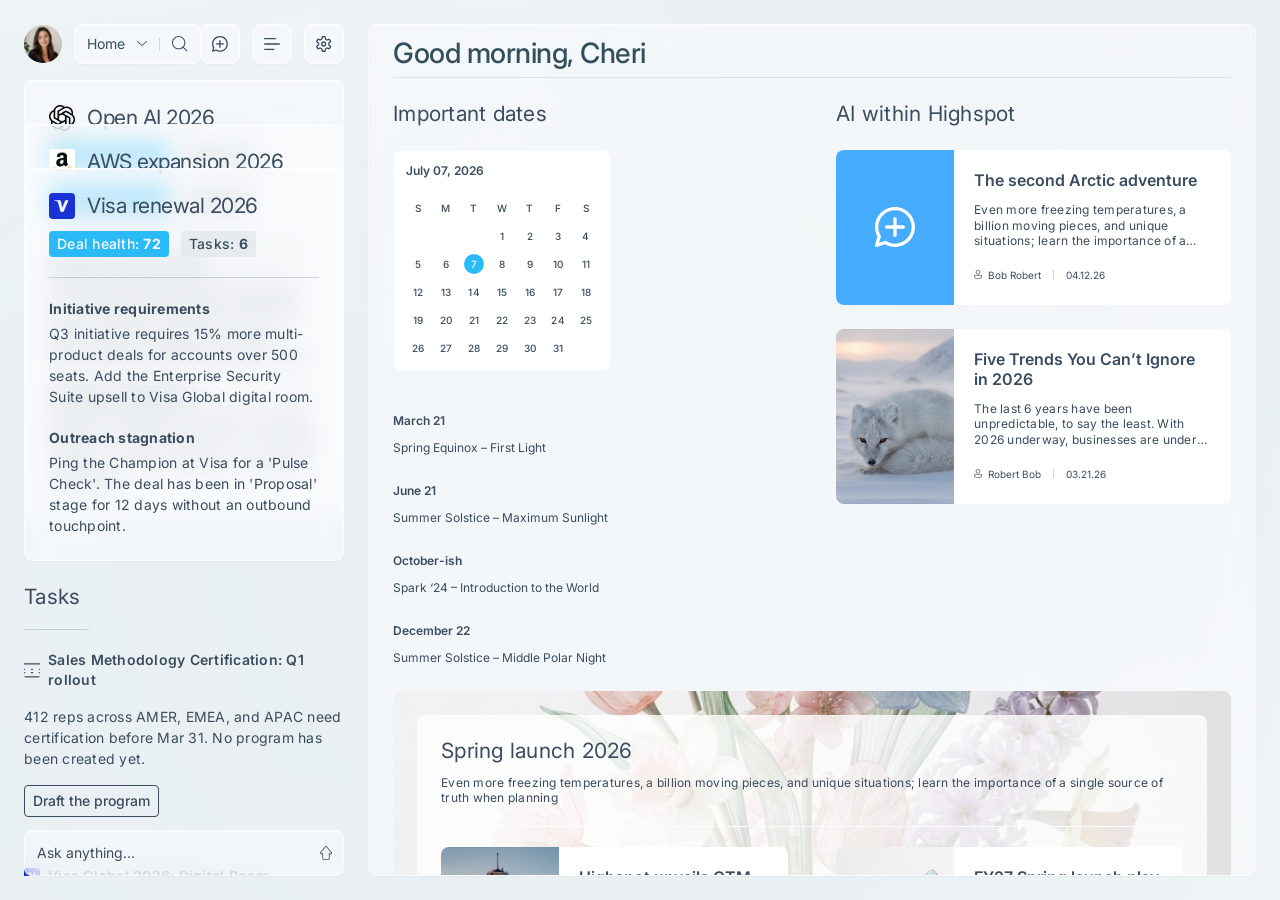
==== index.html @ 0ad3d9f5 "Add workspace home dashboard with content cards and important dates. Replace the placeholder workspa" ====
<!DOCTYPE html>
<html lang="en">
<head>
  <meta charset="UTF-8">
  <meta name="viewport" content="width=device-width, initial-scale=1.0">
  <title>Arctic AI – Starter Kit</title>
  <link rel="stylesheet" href="styles.css">
  <script src="panel-resize.js" defer></script>
  <script src="event-editor-shell.js" defer></script>
  <script src="event-admin.js" defer></script>
  <script src="chat.js" defer></script>
</head>
<body>
  <div class="app-container">
    <!-- Background -->
    <div class="background">
      <div class="background-inner">
        <div class="background-gradient"></div>
      </div>
    </div>

    <!-- Workspace Panel -->
    <main class="workspace-panel" id="workspace-panel" aria-label="Workspace">
      <div class="workspace-default-view" id="workspace-default-view">
        <header class="content-pane-header content-pane-header-workspace">
          <div class="workspace-header-copy">
            <h1>Good morning, Cheri</h1>
          </div>
        </header>
        <div class="content-pane-divider content-pane-divider-inset"></div>
        <div class="workspace-event-preview is-hidden" id="workspace-event-saved-summary" aria-live="polite"></div>

        <div class="workspace-home-scroll">
          <div class="workspace-home-columns">
            <section class="workspace-home-column" aria-label="Important dates">
              <h2>Important dates</h2>
              <div class="important-dates">
                <div class="date-calendar">
                  <p class="date-calendar-month">July 07, 2026</p>
                  <div class="date-calendar-grid">
                    <span class="date-calendar-weekday">S</span>
                    <span class="date-calendar-weekday">M</span>
                    <span class="date-calendar-weekday">T</span>
                    <span class="date-calendar-weekday">W</span>
                    <span class="date-calendar-weekday">T</span>
                    <span class="date-calendar-weekday">F</span>
                    <span class="date-calendar-weekday">S</span>
                    <span class="date-calendar-day is-empty" aria-hidden="true"></span>
                    <span class="date-calendar-day is-empty" aria-hidden="true"></span>
                    <span class="date-calendar-day is-empty" aria-hidden="true"></span>
                    <span class="date-calendar-day">1</span>
                    <span class="date-calendar-day">2</span>
                    <span class="date-calendar-day">3</span>
                    <span class="date-calendar-day">4</span>
                    <span class="date-calendar-day">5</span>
                    <span class="date-calendar-day">6</span>
                    <span class="date-calendar-day is-today" aria-current="date">7</span>
                    <span class="date-calendar-day">8</span>
                    <span class="date-calendar-day">9</span>
                    <span class="date-calendar-day">10</span>
                    <span class="date-calendar-day">11</span>
                    <span class="date-calendar-day">12</span>
                    <span class="date-calendar-day">13</span>
                    <span class="date-calendar-day">14</span>
                    <span class="date-calendar-day">15</span>
                    <span class="date-calendar-day">16</span>
                    <span class="date-calendar-day">17</span>
                    <span class="date-calendar-day">18</span>
                    <span class="date-calendar-day">19</span>
                    <span class="date-calendar-day">20</span>
                    <span class="date-calendar-day">21</span>
                    <span class="date-calendar-day">22</span>
                    <span class="date-calendar-day">23</span>
                    <span class="date-calendar-day">24</span>
                    <span class="date-calendar-day">25</span>
                    <span class="date-calendar-day">26</span>
                    <span class="date-calendar-day">27</span>
                    <span class="date-calendar-day">28</span>
                    <span class="date-calendar-day">29</span>
                    <span class="date-calendar-day">30</span>
                    <span class="date-calendar-day">31</span>
                  </div>
                </div>
                <ul class="important-dates-list">
                  <li class="important-date">
                    <strong>March 21</strong>
                    <span>Spring Equinox – First Light</span>
                  </li>
                  <li class="important-date">
                    <strong>June 21</strong>
                    <span>Summer Solstice – Maximum Sunlight</span>
                  </li>
                  <li class="important-date">
                    <strong>October-ish</strong>
                    <span>Spark ‘24 – Introduction to the World</span>
                  </li>
                  <li class="important-date">
                    <strong>December 22</strong>
                    <span>Summer Solstice – Middle Polar Night</span>
                  </li>
                </ul>
              </div>
            </section>

            <section class="workspace-home-column" aria-label="AI within Highspot">
              <h2>AI within Highspot</h2>
              <div class="content-card-list">
                <article class="content-card">
                  <div class="content-card-thumb content-card-thumb-arctic">
                    <img src="assets/home-arctic-plus.svg" alt="" class="content-card-thumb-mark" />
                  </div>
                  <div class="content-card-body">
                    <div class="content-card-copy">
                      <h3 class="content-card-title">The second Arctic adventure</h3>
                      <p class="content-card-desc">Even more freezing temperatures, a billion moving pieces, and unique situations; learn the importance of a single source of truth when planning</p>
                    </div>
                    <div class="content-card-meta">
                      <span class="content-card-author">
                        <img src="assets/home-author-icon.svg" alt="" class="content-card-author-icon" />
                        Bob Robert
                      </span>
                      <span class="content-card-meta-divider" aria-hidden="true"></span>
                      <span>04.12.26</span>
                    </div>
                  </div>
                </article>
                <article class="content-card">
                  <div class="content-card-thumb">
                    <img src="assets/home-article-fox.jpg" alt="An arctic fox curled up in blowing snow" />
                  </div>
                  <div class="content-card-body">
                    <div class="content-card-copy">
                      <h3 class="content-card-title">Five Trends You Can’t Ignore in 2026</h3>
                      <p class="content-card-desc">The last 6 years have been unpredictable, to say the least. With 2026 underway, businesses are under increasing pressure to differentiate.</p>
                    </div>
                    <div class="content-card-meta">
                      <span class="content-card-author">
                        <img src="assets/home-author-icon.svg" alt="" class="content-card-author-icon" />
                        Robert Bob
                      </span>
                      <span class="content-card-meta-divider" aria-hidden="true"></span>
                      <span>03.21.26</span>
                    </div>
                  </div>
                </article>
              </div>
            </section>
          </div>

          <section class="launch-feature" aria-label="Spring launch 2026">
            <div class="launch-feature-inner">
              <div class="launch-feature-copy">
                <h2>Spring launch 2026</h2>
                <p class="launch-feature-desc">Even more freezing temperatures, a billion moving pieces, and unique situations; learn the importance of a single source of truth when planning</p>
              </div>
              <div class="launch-feature-divider"></div>
              <div class="workspace-home-columns">
                <article class="content-card">
                  <div class="content-card-thumb">
                    <img src="assets/home-launch-space-needle.jpg" alt="The Space Needle at sunset framed by glass flowers" />
                  </div>
                  <div class="content-card-body">
                    <div class="content-card-copy">
                      <h3 class="content-card-title">Highspot unveils GTM agent to turn go-to-market strategy into a winning revenue performance system.</h3>
                    </div>
                    <div class="content-card-meta">
                      <span class="content-card-author">
                        <img src="assets/home-author-icon.svg" alt="" class="content-card-author-icon" />
                        Bob Robert
                      </span>
                      <span class="content-card-meta-divider" aria-hidden="true"></span>
                      <span>04.12.26</span>
                    </div>
                  </div>
                </article>
                <article class="content-card">
                  <div class="content-card-thumb">
                    <img src="assets/home-launch-flower.jpg" alt="A pale blue glass daisy" />
                  </div>
                  <div class="content-card-body">
                    <div class="content-card-copy">
                      <h3 class="content-card-title">FY27 Spring launch play</h3>
                      <p class="content-card-desc">This content is a comprehensive guide for internal stakeholders regarding the upcoming Spring Launch, which will showcase new product innovations.</p>
                    </div>
                  </div>
                </article>
              </div>
            </div>
          </section>

          <div class="content-pane-divider"></div>

          <section class="workspace-home-section" aria-label="FY27 Strategy memo">
            <h2>FY27 Strategy memo</h2>
            <div class="workspace-home-columns">
              <article class="content-card">
                <div class="content-card-thumb">
                  <img src="assets/home-memo-video.jpg" alt="Video still of Robert speaking in a conference room" />
                </div>
                <div class="content-card-body">
                  <div class="content-card-copy">
                    <h3 class="content-card-title">Quick take</h3>
                    <p class="content-card-desc">A quick take from Robert on the recently-released strategy memo for FY 27</p>
                  </div>
                  <span class="content-card-tag">Internal only</span>
                </div>
              </article>
              <article class="content-card">
                <div class="content-card-thumb">
                  <img src="assets/home-memo-doc.jpg" alt="The strategy memo document open on a monitor" />
                </div>
                <div class="content-card-body">
                  <div class="content-card-copy">
                    <h3 class="content-card-title">Strategy memo FY27</h3>
                    <p class="content-card-desc">Strategic memo outlining Highspot’s plan for FY27, focusing on five key pillars; fostering a high performance culture.</p>
                  </div>
                  <span class="content-card-tag">Internal only</span>
                </div>
              </article>
            </div>
          </section>
        </div>
      </div>
      <div class="workspace-event-view is-hidden" id="workspace-event-view" aria-hidden="true">
        <header class="content-pane-header content-pane-header-workspace">
          <div class="workspace-header-copy">
            <h1>New Event</h1>
          </div>
          <div class="workspace-header-actions">
            <button type="button" class="home-task-action" id="event-admin-close-button">Reset</button>
            <button type="button" class="home-task-action" id="workspace-save-button">Save</button>
            <button type="button" class="home-task-action" id="workspace-review-button">Review</button>
            <button type="button" class="home-task-action home-task-action-primary" id="workspace-publish-button">Publish</button>
          </div>
        </header>
        <div class="content-pane-divider"></div>
        <section class="workspace-event-editor" aria-label="Node-based event setup">
          <div id="event-editor-root"></div>
        </section>
      </div>
    </main>

    <!-- App Side Panel -->
    <div class="app-side-panel">
      <div class="panel-resize-handle"></div>
      <div class="side-panel-layout">
        <!-- Side Panel Chrome -->
        <div class="side-panel-chrome">
          <!-- Side Panel Toolbar -->
          <div class="side-panel-toolbar">
            <div class="header-left">
              <div class="icon-container">
                <button type="button" class="profile-button" id="profile-home-button" aria-label="Go to Home panel">
                  <img src="assets/user-icon.png" alt="User Icon" class="user-icon" />
                </button>
              </div>
              <div class="menu-item-group">
                <button type="button" class="menu-item page-switcher-toggle" id="page-switcher-toggle" aria-haspopup="dialog" aria-expanded="false" aria-controls="page-switcher-popover">
                  <span class="menu-text">Home</span>
                  <img src="assets/dropdown-icon.svg" alt="" class="dropdown-icon" />
                </button>
                <div class="divider"></div>
                <button type="button" class="omnibox-trigger" id="omnibox-trigger" aria-label="Open search" aria-haspopup="dialog" aria-expanded="false" aria-controls="omnibox-overlay">
                  <img src="assets/search.svg" alt="" class="shape-icon" />
                </button>
              </div>
            </div>
            <div class="header-right">
              <button type="button" class="icon-button" id="new-chat-button" aria-label="Start a new chat">
                <span class="icon-bg">
                  <img src="assets/new%20chat.svg" alt="" class="icon-img" />
                </span>
              </button>
              <button type="button" class="icon-button" id="chat-list-button" aria-label="Open chat list">
                <span class="icon-bg">
                  <img src="assets/chat%20list.svg" alt="" class="icon-img" />
                </span>
              </button>
              <div class="settings-link-wrap">
                <button type="button" class="icon-button" id="settings-button" aria-label="Open settings">
                  <span class="icon-bg">
                    <img src="assets/settings.svg" alt="" class="icon-img" />
                  </span>
                </button>
              </div>
            </div>
          </div>
          <div class="page-switcher-popover" id="page-switcher-popover" role="dialog" aria-label="Page switcher" aria-hidden="true">
            <div class="page-switcher-nav">
              <img src="assets/page-switcher-logo.svg" alt="Highspot" class="page-switcher-logo" />
              <div class="page-switcher-divider"></div>
              <div class="page-switcher-nav-items">
                <button type="button" class="switcher-nav-item is-selected" aria-current="page">
                  <span class="switcher-nav-icon-slot">
                    <img src="assets/page-switcher-icon-deals.svg" alt="" class="switcher-nav-icon" />
                  </span>
                  <span>Deals</span>
                </button>
                <button type="button" class="switcher-nav-item">
                  <span class="switcher-nav-icon-slot">
                    <img src="assets/page-switcher-icon-automations.svg" alt="" class="switcher-nav-icon switcher-nav-icon-narrow" />
                  </span>
                  <span>Automations</span>
                </button>
                <button type="button" class="switcher-nav-item">
                  <span class="switcher-nav-icon-slot">
                    <img src="assets/page-switcher-icon-knowledge.svg" alt="" class="switcher-nav-icon" />
                  </span>
                  <span>Knowledge</span>
                </button>
                <button type="button" class="switcher-nav-item" id="events-workspace-button">
                  <span class="switcher-nav-icon-slot">
                    <img src="assets/page-switcher-icon-events.svg" alt="" class="switcher-nav-icon" />
                  </span>
                  <span>Events</span>
                </button>
                <button type="button" class="switcher-nav-item">
                  <span class="switcher-nav-icon-slot">
                    <img src="assets/page-switcher-icon-more.svg" alt="" class="switcher-nav-icon switcher-nav-icon-compact" />
                  </span>
                  <span>More</span>
                </button>
              </div>
              <div class="page-switcher-footer">
                <img src="assets/user-icon.png" alt="User profile" class="switcher-avatar" />
                <button type="button" class="switcher-logout">Log out</button>
              </div>
            </div>
            <div class="page-switcher-content">
              <div class="switcher-content-header">
                <span>My Deals</span>
                <img src="assets/page-switcher-arrow.svg" alt="" class="switcher-content-arrow" />
              </div>
              <div class="page-switcher-divider"></div>
              <div class="switcher-content-section">
                <h4>Your upcoming meetings</h4>
                <div class="switcher-content-row">
                  <div class="switcher-thumb"><img src="assets/new%20chat.svg" alt="" /></div>
                  <div class="switcher-content-copy">
                    <strong>AWS Weekly Sync</strong>
                    <span>Host: Vanessa C.</span>
                    <span>Today, 11:00 AM</span>
                  </div>
                  <button type="button" class="switcher-row-button">Run meeting prep</button>
                </div>
                <div class="switcher-content-row">
                  <div class="switcher-thumb switcher-thumb-primary"><img src="assets/chat%20list.svg" alt="" /></div>
                  <div class="switcher-content-copy">
                    <strong>Visa Inc stakeholder sync</strong>
                    <span>Host: Hao L.</span>
                    <span>Today, 3:00 PM</span>
                  </div>
                  <button type="button" class="switcher-row-button">Run meeting prep</button>
                </div>
              </div>
            </div>
          </div>
        </div>
        
        <!-- Home Panel -->
        <div class="home-panel" id="home-panel" aria-hidden="false">
          <div class="home-panel-scroll">
            <div class="home-insights-stack">
              <article class="home-insight-card home-insight-card-top">
                <header class="home-insight-header">
                  <div class="home-insight-title-wrap">
                    <img src="assets/home-openai-icon.png" alt="" class="home-insight-brand-icon home-insight-brand-icon-openai" />
                    <h2 class="home-insight-title">Open AI 2026</h2>
                  </div>
                  <div class="home-insight-labels">
                    <span class="home-label home-label-primary"><strong>Deal health:</strong> <b>72</b></span>
                    <span class="home-label home-label-secondary"><strong>Tasks:</strong> <b>6</b></span>
                  </div>
                </header>
                <div class="home-insight-divider"></div>
                <p><strong>Initiative requirements</strong>Q3 initiative requires 15% more multi-product deals for accounts over 500 seats. Add the Enterprise Security Suite upsell to Visa Global digital room.</p>
                <p><strong>Outreach stagnation</strong>Ping the Champion at Visa for a 'Pulse Check'. The deal has been in 'Proposal' stage for 12 days without an outbound touchpoint.</p>
              </article>
              <article class="home-insight-card home-insight-card-middle">
                <header class="home-insight-header">
                  <div class="home-insight-title-wrap">
                    <span class="home-insight-brand-icon home-insight-brand-icon-overlap">
                      <img src="assets/home-deal-icon-base.png" alt="" class="home-insight-brand-layer" />
                      <img src="assets/home-deal-icon-overlay.png" alt="" class="home-insight-brand-layer" />
                    </span>
                    <h2 class="home-insight-title">AWS expansion 2026</h2>
                  </div>
                  <div class="home-insight-labels">
                    <span class="home-label home-label-primary"><strong>Deal health:</strong> <b>72</b></span>
                    <span class="home-label home-label-secondary"><strong>Tasks:</strong> <b>6</b></span>
                  </div>
                </header>
                <div class="home-insight-divider"></div>
                <p><strong>Initiative requirements</strong>Q3 initiative requires 15% more multi-product deals for accounts over 500 seats. Add the Enterprise Security Suite upsell to Visa Global digital room.</p>
                <p><strong>Outreach stagnation</strong>Ping the Champion at Visa for a 'Pulse Check'. The deal has been in 'Proposal' stage for 12 days without an outbound touchpoint.</p>
              </article>
              <article class="home-insight-card home-insight-card-bottom">
                <header class="home-insight-header">
                  <div class="home-insight-title-wrap">
                    <img src="assets/home-deal-icon-base.png" alt="" class="home-insight-brand-icon" />
                    <h2 class="home-insight-title">Visa renewal 2026</h2>
                  </div>
                  <div class="home-insight-labels">
                    <span class="home-label home-label-primary"><strong>Deal health:</strong> <b>72</b></span>
                    <span class="home-label home-label-secondary"><strong>Tasks:</strong> <b>6</b></span>
                  </div>
                </header>
                <div class="home-insight-divider"></div>
                <p><strong>Initiative requirements</strong>Q3 initiative requires 15% more multi-product deals for accounts over 500 seats. Add the Enterprise Security Suite upsell to Visa Global digital room.</p>
                <p><strong>Outreach stagnation</strong>Ping the Champion at Visa for a 'Pulse Check'. The deal has been in 'Proposal' stage for 12 days without an outbound touchpoint.</p>
              </article>
            </div>

            <section class="home-tasks">
              <h2>Tasks</h2>
              <div class="home-tasks-divider"></div>
              <div class="home-task-list">
                <article class="home-task-item">
                  <div class="home-task-header">
                    <img src="assets/page-switcher-icon-events.svg" alt="" class="home-task-icon" />
                    <h3 class="home-task-title">Sales Methodology Certification: Q1 rollout</h3>
                  </div>
                  <p>412 reps across AMER, EMEA, and APAC need certification before Mar 31. No program has been created yet.</p>
                  <button type="button" class="home-task-action" id="draft-program-button">Draft the program</button>
                </article>
                <div class="home-task-separator"></div>
                <article class="home-task-item">
                  <div class="home-task-header">
                    <img src="assets/home-deal-icon-base.png" alt="" class="home-task-icon" />
                    <h3 class="home-task-title">Visa Global 2026: Digital Room</h3>
                  </div>
                  <p>15% increase in multi-product deals for 500+ seat accounts required. Add the <a href="#">Enterprise Security Suite</a> upsell module to the <a href="#">Visa Global digital room</a>.</p>
                  <button type="button" class="home-task-action">+ Add to digital room</button>
                </article>
                <div class="home-task-separator"></div>
                <article class="home-task-item">
                  <div class="home-task-header">
                    <img src="assets/home-deal-icon-base.png" alt="" class="home-task-icon" />
                    <h3 class="home-task-title">Visa Global 2026: Digital Room</h3>
                  </div>
                  <p>15% increase in multi-product deals for 500+ seat accounts required. Add the <a href="#">Enterprise Security Suite</a> upsell module to the <a href="#">Visa Global digital room</a>.</p>
                  <button type="button" class="home-task-action">+ Add to digital room</button>
                </article>
              </div>
            </section>
          </div>

          <div class="prompt-composer prompt-composer-home">
            <div
              class="prompt-composer-input"
              id="home-prompt-input"
              contenteditable="true"
              role="textbox"
              aria-label="Ask anything..."
              data-placeholder="Ask anything..."
            ></div>
            <button type="button" class="prompt-composer-submit" id="home-prompt-submit" aria-label="Submit">
              <img src="assets/submit%20chat%20arrow.svg" alt="" class="prompt-composer-submit-icon" id="home-prompt-arrow" />
            </button>
          </div>
        </div>

        <div class="chat-panel" id="chat-panel">
          <!-- Chat Title Display -->
          <div class="chat-title-display" id="chat-title-display">
            <div class="chat-title-content" id="chat-title-content">Implementation draft plan v1</div>
            <button type="button" class="chat-title-edit-button" id="chat-title-edit-button" aria-label="Edit chat title">
              <img src="assets/edit.svg" alt="" class="edit-icon" id="chat-title-action-icon" />
            </button>
          </div>
          <div class="messages-area" id="messages-area"></div>
          <div class="prompt-composer prompt-composer-chat">
            <div class="text-input-container">
              <div
                class="chat-input"
                id="chat-input"
                contenteditable="true"
                role="textbox"
                aria-label="Ask anything..."
                aria-multiline="true"
                data-placeholder="Ask anything..."
              ></div>
            </div>
            <div class="buttons-group">
              <div class="left-buttons">
                <div class="agent-selector">
                  <div class="agent-text">HS Agent</div>
                  <img src="assets/dropdown-icon.svg" alt="Dropdown" class="dropdown-icon-small" />
                </div>
              </div>
              <button type="button" class="submit-button" id="submit-button" aria-label="Submit">
                <img src="assets/submit%20chat%20arrow.svg" alt="Submit" id="submit-arrow" />
              </button>
            </div>
          </div>
        </div>
        <div class="chat-history-panel is-hidden" id="chat-history-panel" aria-hidden="true">
          <div class="chat-search-display">
            <input type="search" class="chat-search-input" id="chat-search-input" placeholder="Search" aria-label="Search chats" />
            <img src="assets/search.svg" alt="" class="chat-search-icon" />
          </div>
          <div class="chat-list-sections" id="chat-list-sections">
            <section class="chat-list-section">
              <h3 class="chat-list-heading">Today</h3>
              <div class="chat-list-items">
                <button type="button" class="chat-list-item" data-demo-chat="methodology-rollout"><span class="chat-tag">Events</span><span class="chat-item-title">Sales Methodology certification rollout</span></button>
                <button type="button" class="chat-list-item" data-demo-chat="new-event-creation"><span class="chat-tag">Events</span><span class="chat-item-title">New event creation</span></button>
                <button type="button" class="chat-list-item" data-demo-chat="openai-deal"><span class="chat-tag">OpenAI 2026</span><span class="chat-item-title">Deal progression plan</span></button>
                <button type="button" class="chat-list-item"><span class="chat-tag">Copilot role play</span><span class="chat-item-title">AI copilot demo prep</span></button>
                <button type="button" class="chat-list-item"><span class="chat-tag">Home</span><span class="chat-item-title">Analytics dashboard walkthrough</span></button>
              </div>
            </section>
            <section class="chat-list-section">
              <h3 class="chat-list-heading">Recent</h3>
              <div class="chat-list-items">
                <button type="button" class="chat-list-item"><span class="chat-tag">Deals</span><span class="chat-item-title">Win-loss review summary</span></button>
                <button type="button" class="chat-list-item"><span class="chat-tag">Home</span><span class="chat-item-title">Content strategy draft</span></button>
                <button type="button" class="chat-list-item"><span class="chat-tag">Spring Launch kickoff</span><span class="chat-item-title">Content performance review</span></button>
              </div>
            </section>
            <section class="chat-list-section">
              <h3 class="chat-list-heading">Older</h3>
              <div class="chat-list-items">
                <button type="button" class="chat-list-item"><span class="chat-tag">Acme renewal 2026</span><span class="chat-item-title">Renewal strategy planning</span></button>
                <button type="button" class="chat-list-item"><span class="chat-tag">Deals</span><span class="chat-item-title">QBR prep</span></button>
                <button type="button" class="chat-list-item"><span class="chat-tag">Spring launch scorecard</span><span class="chat-item-title">Data analytics suite expansio...</span></button>
              </div>
            </section>
          </div>
        </div>
      </div>
    </div>
    <div class="omnibox-overlay" id="omnibox-overlay" role="dialog" aria-modal="true" aria-label="Search Arctic AI" aria-hidden="true">
      <div class="omnibox-backdrop" data-omnibox-close></div>
      <section class="omnibox-panel">
        <div class="omnibox-search-row">
          <img src="assets/search.svg" alt="" class="omnibox-search-icon" />
          <input type="search" class="omnibox-input" id="omnibox-input" placeholder="Search deals, tasks, meetings..." aria-label="Search prototype items" autocomplete="off" />
        </div>
      </section>
    </div>
    <div class="design-breakdown-modal" id="design-breakdown-modal" role="dialog" aria-modal="true" aria-label="Design and layout breakdown" aria-hidden="true">
      <div class="design-breakdown-backdrop" data-design-modal-close></div>
      <section class="design-breakdown-panel">
        <header class="design-breakdown-header">
          <h2>Design and layout breakdown</h2>
          <button type="button" class="design-breakdown-close" id="design-breakdown-close" aria-label="Close design and layout breakdown">Close</button>
        </header>
        <iframe class="design-breakdown-frame" src="design.html" title="Design and layout breakdown"></iframe>
      </section>
    </div>
  </div>
</body>
</html>
---- styles.css ----
/* ======================================
   Arctic AI Starter Kit
   ====================================== */

/* File map
   1. Design tokens and base element styles
   2. Shared patterns and reusable selector groups
   3. App shell, background, and primary panels
   4. Header controls and chat title/search chrome
   5. Home panel cards, tasks, and prompt composer
   6. Chat, chat list, and composer
   7. Page switcher popover
   8. Omnibox overlay
   9. Workspace home content
*/

@font-face {
  font-family: 'Inter';
  src: url('fonts/Inter/Inter-VariableFont_opsz,wght.ttf') format('truetype');
  font-weight: 100 900;
  font-style: normal;
  font-display: swap;
}

@font-face {
  font-family: 'Inter';
  src: url('fonts/Inter/Inter-Italic-VariableFont_opsz,wght.ttf') format('truetype');
  font-weight: 100 900;
  font-style: italic;
  font-display: swap;
}

/* CSS Custom Properties - Design Tokens */
:root {
  --font-family-base: 'Inter', -apple-system, BlinkMacSystemFont, 'Segoe UI', Roboto, sans-serif;

  /* Core Size Scale */
  --size-0: 0.5px;
  --size-1: 1px;
  --size-2: 2px;
  --size-4: 4px;
  --size-6: 6px;
  --size-8: 8px;
  --size-10: 10px;
  --size-12: 12px;
  --size-14: 14px;
  --size-16: 16px;
  --size-18: 18px;
  --size-20: 20px;
  --size-24: 24px;
  --size-28: 28px;
  --size-32: 32px;
  --size-36: 36px;
  --size-40: 40px;

  /* Base Text Sizes */
  --text-xs: var(--size-12);
  --text-sm: var(--size-14);
  --text-base: var(--size-14);
  --text-md: var(--size-16);
  --text-xl: 21px;
  --text-2xl: var(--size-28);
  --line-height-relaxed: 1.6;
  --line-height-normal: 1.4;
  --line-height-tight: 1;
  --line-height-md: var(--size-20);
  --line-height-lg: var(--size-24);
  --letter-spacing-subtle: 0.03px;
  --letter-spacing-tight: -0.25px;
  --letter-spacing-wide: 0.25px;
  
  /* Base Icon Sizes */
  --icon-size-small: var(--size-16);
  --icon-size-large: var(--size-36);
  --dropdown-icon-width: var(--size-10);
  --dropdown-icon-height: var(--size-6);

  /* Common UI Element Sizes */
  --button-size: var(--size-40);
  --button-size-sm: var(--size-32);
  
  /* Panel Sizing */
  --app-side-panel-min-width: 320px;
  --app-side-panel-default-width: 22vw;
  --app-side-panel-width: clamp(var(--app-side-panel-min-width), var(--app-side-panel-default-width), 50vw);
  --app-side-panel-max-width: 50vw;
  --content-panel-gap: var(--space-xl);
  --content-panel-margin: var(--space-xl);
  
  /* Colors */
  --text-primary: #334E5C;
  --text-secondary: #3A4C5F;
  --accent-blue: #2ABAF8;
  --bg-glass: rgba(251, 252, 253, 0.6);
  --glass-panel-bg: rgba(251, 252, 253, 0.6);
  --glass-panel-edge: rgba(51, 78, 92, 0.035);
  --glass-border: rgba(255, 255, 255, 0.65);
  --glass-inner-highlight: rgba(255, 255, 255, 0.55);
  --glass-shadow: 0 1px 2px rgba(51, 78, 92, 0.04), inset 0 1px 0 var(--glass-inner-highlight);
  --divider-color: rgba(51, 78, 92, 0.2);
  --resize-handle-color: rgba(51, 78, 92, 0.1);
  --resize-handle-hover: rgba(51, 78, 92, 0.2);
  --background-base: #FBFCFD;
  --background-wash: #CCD6E0;
  --background-opacity: 0.15;
  --background-edge-left-opacity: 0.06;
  --background-edge-wash: radial-gradient(circle at 96% 6%, rgba(204, 216, 224, 0.2) 0%, rgba(204, 216, 224, 0.14) 24%, rgba(204, 216, 224, 0) 48%), linear-gradient(90deg, rgba(204, 216, 224, var(--background-edge-left-opacity)) 0%, rgba(204, 216, 224, 0.14) 58%, rgba(204, 216, 224, 0.12) 100%);
  --background-gradient: linear-gradient(38.92224301797872deg, rgb(248, 247, 244) 32%, rgb(102, 146, 178) 32.01%, rgb(104, 151, 156) 56%, rgb(46, 120, 131) 74%, rgb(82, 130, 225) 90%, rgb(168, 219, 245) 108%, rgb(213, 168, 245) 124%);
  
  /* Spacing Scale */
  --space-6xs: var(--size-0);
  --space-5xs: var(--size-1);
  --space-4xs: var(--size-4);
  --space-3xs: var(--size-6);
  --space-2xs: var(--size-8);
  --space-sm: var(--size-12);
  --space-md: var(--size-16);
  --space-md-plus: var(--size-18);
  --space-lg: var(--size-20);
  --space-xl: var(--size-24);

  /* Negative Spacing */
  --space-neg-5xs: calc(var(--size-1) * -1);
  --space-neg-4xs: calc(var(--size-0) * -1);
  --space-neg-3xs: calc(var(--size-2) * -1);
  --space-neg-2xs: calc(var(--size-4) * -1);

  /* Component Sizes */
  --size-adjustment-sm: var(--size-2);
  --prompt-composer-chat-height: 140px;
  /* The workspace header row: --space-md above a --home-task-action button
     (14px text at 1.3 with --space-3xs padding) and --space-sm below. Used to
     drop overlays clear of the Reset/Save/Review/Publish actions. */
  --event-workspace-header-height: 60px;
  --divider-height: 13px;
  --switcher-panel-height: 613px;
  --switcher-avatar-size: 25px;
  --switcher-thumb-height: 53px;
  --switcher-thumb-icon-size: var(--size-28);
  --switcher-logo-height: var(--size-24);
  --switcher-divider-height: var(--size-1);
  --switcher-icon-slot-size: var(--size-14);
  --switcher-nav-width: 144px;
  --switcher-content-width: 486px;
  --switcher-icon-size: var(--size-14);
  --switcher-icon-size-narrow: 11.436px;
  --switcher-icon-size-compact: var(--size-12);
  --switcher-icon-narrow-height: var(--size-16);
  
  /* Border Radius */
  --radius-xs: var(--size-4);
  --radius-sm: var(--size-8);
  --radius-md: var(--size-12);
  --radius-full: 9999px;
  
  /* Effects */
  --blur-standard: blur(12px);
  --glass-panel-blur: blur(12px);
  --glass-panel-radius: var(--radius-sm);
  --switcher-shadow: 0 4px 50px rgba(0, 0, 0, 0.1);
  /* A tight contact shadow under a broad ambient one, so the toast reads as the
     topmost layer without the dense drop of a single heavy shadow. */
  --toast-shadow: 0 2px 6px rgba(51, 78, 92, 0.1), 0 14px 34px rgba(51, 78, 92, 0.18);
}

@media (min-width: 1920px) {
  :root {
    --app-side-panel-default-width: 15vw;
  }
}

/* Reset and Base Styles */
* {
  margin: 0;
  padding: 0;
  box-sizing: border-box;
}

body {
  font-family: var(--font-family-base);
  -webkit-font-smoothing: antialiased;
  -moz-osx-font-smoothing: grayscale;
}

h1 {
  color: var(--text-primary);
  font-family: var(--font-family-base);
  font-size: var(--text-2xl);
  font-weight: 500;
  line-height: var(--line-height-lg);
  letter-spacing: -0.5px;
}

h2 {
  color: var(--text-secondary);
  font-family: var(--font-family-base);
  font-size: var(--text-xl);
  font-weight: 400;
  line-height: var(--line-height-lg);
  letter-spacing: 0.25px;
}

h3 {
  color: var(--text-secondary);
  font-family: var(--font-family-base);
  font-size: var(--text-sm);
  font-weight: 600;
  line-height: var(--line-height-md);
  letter-spacing: 0.25px;
}

p {
  color: var(--text-secondary);
  font-family: var(--font-family-base);
  font-size: var(--text-sm);
  font-weight: 400;
  line-height: 1.5;
  letter-spacing: 0.25px;
}

a {
  color: #1d6de2;
  text-decoration: none;
}

/* ======================================
   Shared Patterns
   ====================================== */

/* Shared glass surface used by compact controls, cards, and composers. */
.menu-item-group,
.icon-bg,
.chat-title-display,
.chat-search-display,
.home-insight-card,
.prompt-composer-home,
.prompt-composer-chat,
.agent-selector {
  background-color: var(--bg-glass);
  backdrop-filter: var(--blur-standard);
  -webkit-backdrop-filter: var(--blur-standard);
  border: 1px solid var(--glass-border);
  border-radius: var(--radius-sm);
  box-shadow: var(--glass-shadow);
}

/* Base reset for button-like controls that provide their own layout. */
.profile-button,
.menu-item,
.omnibox-trigger,
.icon-button,
.chat-title-edit-button,
.prompt-composer-submit,
.submit-button {
  border: 0;
  background: transparent;
  padding: 0;
  cursor: pointer;
}

/* Center icon-only controls inside their interactive hit area. */
.omnibox-trigger,
.icon-button,
.chat-title-edit-button,
.prompt-composer-submit,
.submit-button {
  display: flex;
  align-items: center;
  justify-content: center;
}

/* Shared compact UI typography. Component selectors add color and spacing. */
.menu-text,
.chat-search-input,
.chat-title-content,
.chat-tag,
.chat-item-title,
.user-message-bubble,
.ai-response-text,
.prompt-composer-input,
.chat-input,
.agent-text {
  font-family: var(--font-family-base);
  font-size: var(--text-sm);
  font-weight: 400;
}

/* Keep SVG and image icons proportionally contained. */
.dropdown-icon,
.shape-icon,
.icon-img,
.chat-search-icon,
.omnibox-search-icon,
.edit-icon,
.prompt-composer-submit-icon,
.dropdown-icon-small,
.submit-button img,
.page-switcher-logo,
.switcher-content-arrow,
.switcher-thumb img {
  object-fit: contain;
}

/* Standard 16px icon footprint. Narrow icons override this below. */
.shape-icon,
.icon-img,
.chat-search-icon,
.omnibox-search-icon,
.edit-icon,
.submit-button,
.home-task-icon,
.switcher-content-arrow {
  width: var(--icon-size-small);
  height: var(--icon-size-small);
}

/* Dropdown chevrons share a smaller aspect ratio than standard icons. */
.dropdown-icon,
.dropdown-icon-small {
  width: var(--dropdown-icon-width);
  height: var(--dropdown-icon-height);
}

/* Horizontal divider rules. Widths stay component-specific. */
.home-insight-divider,
.home-tasks-divider,
.home-task-separator,
.ai-response-divider,
.page-switcher-divider {
  height: 1px;
  background: var(--divider-color);
}

/* Shared editable text inputs used by home and chat prompt composers. */
.prompt-composer-input,
.chat-input {
  flex: 1;
  color: var(--text-secondary);
  line-height: var(--line-height-normal);
  letter-spacing: var(--letter-spacing-subtle);
  outline: none;
  cursor: text;
  word-break: break-word;
}

/* Placeholder text for contenteditable inputs. */
.prompt-composer-input:empty::before,
.chat-input:empty::before {
  content: attr(data-placeholder);
  color: var(--text-secondary);
  pointer-events: none;
}

/* Low-emphasis outline buttons with local sizing overrides. */
.home-task-action,
.switcher-logout,
.switcher-row-button {
  border-style: solid;
  border-color: var(--text-secondary);
  border-radius: var(--radius-xs);
  color: var(--text-secondary);
  background: transparent;
  font-family: var(--font-family-base);
}

/* Hide scrollbars in scrollable panes while preserving scroll behavior. */
.home-panel-scroll,
.workspace-home-scroll,
.chat-list-sections,
.messages-area {
  scrollbar-width: none;
}

.home-panel-scroll::-webkit-scrollbar,
.workspace-home-scroll::-webkit-scrollbar,
.chat-list-sections::-webkit-scrollbar,
.messages-area::-webkit-scrollbar {
  width: 0;
  height: 0;
}

/* Side-panel views share the same show/hide layout model. */
.home-panel,
.chat-panel,
.chat-history-panel {
  position: relative;
  display: flex;
  flex-direction: column;
  width: 100%;
  flex: 1;
  min-height: 0;
  margin-top: var(--space-md);
}

.home-panel.is-hidden,
.chat-panel.is-hidden,
.chat-history-panel.is-hidden {
  display: none;
}

/* Scroll columns with top clearance for floating title/search chrome. */
.chat-list-sections,
.messages-area {
  display: flex;
  flex-direction: column;
  gap: var(--size-28);
  width: 100%;
  flex: 1;
  min-height: 0;
  overflow-y: auto;
  clip-path: inset(var(--space-3xs) 0 var(--space-3xs) 0);
  padding-top: calc(var(--button-size) + var(--space-sm));
  padding-bottom: var(--space-sm);
}

/* ======================================
   App Container
   ====================================== */

.app-container {
  position: relative;
  width: 100%;
  min-width: calc(var(--app-side-panel-min-width) + 360px + (var(--content-panel-margin) * 2) + var(--content-panel-gap));
  height: 100vh;
  min-height: 100vh;
  overflow-x: auto;
  overflow-y: hidden;
}

/* ======================================
   Background
   ====================================== */

.background {
  position: fixed;
  top: 0;
  left: 0;
  width: 100%;
  height: 100%;
  z-index: 0;
  pointer-events: none;
  overflow: hidden;
  background-color: var(--background-base);
  background-image: var(--background-edge-wash);
}

.background-inner {
  position: absolute;
  top: -1.2vh;
  left: -81.7vw;
  width: 215.1vw;
  height: 138.5vh;
  opacity: var(--background-opacity);
  filter: blur(972.898px);
  transform: rotate(180deg);
  background-color: var(--background-wash);
  background-image: var(--background-gradient);
}

.background-gradient {
  width: 100%;
  height: 100%;
}

/* ======================================
   Workspace Panel
   ====================================== */

.workspace-panel {
  position: absolute;
  top: var(--content-panel-margin);
  right: var(--content-panel-margin);
  bottom: var(--content-panel-margin);
  left: calc(var(--content-panel-margin) + var(--app-side-panel-width) + var(--content-panel-gap));
  z-index: 5;
  overflow: hidden;
  padding: 0;
  background-color: var(--glass-panel-bg);
  backdrop-filter: var(--glass-panel-blur);
  -webkit-backdrop-filter: var(--glass-panel-blur);
  border: 1px solid var(--glass-border);
  border-radius: var(--glass-panel-radius);
  box-shadow: var(--glass-shadow), inset 0 0 0 1px var(--glass-panel-edge);
  pointer-events: auto;
  display: flex;
  flex-direction: column;
}

.workspace-default-view,
.workspace-event-view {
  flex: 1;
  min-height: 0;
  display: flex;
  flex-direction: column;
}

.workspace-default-view.is-hidden,
.workspace-event-view.is-hidden {
  display: none;
}

.workspace-panel.is-event-workspace-active .workspace-event-view .workspace-event-editor {
  flex: 1;
  min-height: 0;
}

.content-pane-header {
  display: flex;
  align-items: center;
  height: auto;
  padding-bottom: var(--space-xl);
}

.content-pane-divider {
  width: 100%;
  height: 1px;
  background: rgba(51, 78, 92, 0.12);
  margin-bottom: 0;
}

.content-pane-divider-inset {
  width: auto;
  margin: 0 var(--space-xl);
}

/* ======================================
   Left Panel
   ====================================== */

/* Resizable side panel that contains home, chat, and chat-history views. */
.app-side-panel {
  position: absolute;
  top: var(--content-panel-margin);
  left: var(--content-panel-margin);
  width: var(--app-side-panel-width);
  min-width: var(--app-side-panel-min-width);
  max-width: var(--app-side-panel-max-width);
  height: calc(100vh - (var(--content-panel-margin) * 2));
  z-index: 10;
  pointer-events: auto;
  padding: 0;
  transition: width 0.1s ease-out;
}

/* Drag target for resizing the side panel. */
.panel-resize-handle {
  position: absolute;
  top: 0;
  left: calc(100% + var(--space-sm) + var(--space-neg-3xs));
  width: var(--size-4);
  height: 100%;
  cursor: ew-resize;
  background-color: transparent;
  transition: background-color 0.2s ease;
  z-index: 20;
}

.panel-resize-handle:hover {
  background-color: var(--resize-handle-hover);
}

.panel-resize-handle::before {
  content: '';
  position: absolute;
  top: 0;
  left: var(--space-neg-2xs);
  right: var(--space-neg-2xs);
  height: 100%;
}

.app-side-panel.resizing {
  transition: none;
  user-select: none;
}

.app-side-panel.resizing .panel-resize-handle {
  background-color: var(--resize-handle-hover);
}

/* Global cursor lock while dragging the resize handle. */
body.resizing-panel {
  cursor: ew-resize;
  user-select: none;
}

.side-panel-layout {
  width: 100%;
  height: 100%;
  display: flex;
  flex-direction: column;
  justify-content: space-between;
  min-height: 0;
}

/* ======================================
   Header Controls
   ====================================== */

/* Header row above the side-panel views. */
.side-panel-chrome {
  position: relative;
  display: flex;
  flex-direction: column;
  gap: var(--space-md);
  width: 100%;
}

/* Profile button, page switcher trigger, search trigger, and action icons. */
.side-panel-toolbar {
  display: flex;
  align-items: center;
  justify-content: space-between;
  gap: var(--space-sm);
  width: 100%;
}

.header-left {
  display: flex;
  gap: var(--space-sm);
  align-items: center;
  min-width: 0;
}

.icon-container {
  display: flex;
  align-items: center;
  flex-shrink: 0;
  width: calc(var(--button-size) - var(--size-adjustment-sm));
  height: calc(var(--button-size) - var(--size-adjustment-sm));
}

.user-icon {
  width: calc(var(--button-size) - var(--size-adjustment-sm));
  height: calc(var(--button-size) - var(--size-adjustment-sm));
  border-radius: var(--radius-full);
  object-fit: cover;
}

.profile-button {
  width: calc(var(--button-size) - var(--size-adjustment-sm));
  height: calc(var(--button-size) - var(--size-adjustment-sm));
  border-radius: var(--radius-full);
}

.menu-item-group {
  display: flex;
  gap: var(--space-sm);
  align-items: center;
  flex-shrink: 0;
  height: var(--button-size);
  padding: 0 var(--space-sm);
}

.menu-item {
  display: flex;
  gap: var(--space-sm);
  align-items: center;
  color: inherit;
  font: inherit;
}

.omnibox-trigger {
  width: var(--icon-size-small);
  height: var(--icon-size-small);
  display: inline-flex;
}

.menu-text {
  line-height: var(--line-height-relaxed);
  color: var(--text-primary);
  white-space: nowrap;
}

.divider {
  width: 0;
  height: var(--divider-height);
  border-left: 1px solid var(--divider-color);
}

.header-right {
  display: flex;
  gap: var(--space-sm);
  align-items: center;
  flex-shrink: 0;
  height: var(--button-size);
}

.icon-button {
  width: var(--button-size);
  height: var(--button-size);
}

.icon-bg {
  width: 100%;
  height: 100%;
  display: flex;
  align-items: center;
  justify-content: center;
}

.settings-link-wrap {
  position: relative;
  z-index: 30;
}

.settings-menu {
  position: absolute;
  top: calc(100% + var(--space-2xs));
  right: 0;
  z-index: 30;
  width: max-content;
  max-width: 190px;
  border: 1px solid var(--glass-border);
  border-radius: var(--radius-xs);
  background: rgba(251, 252, 253, 0.86);
  box-shadow: var(--glass-shadow);
}

.settings-menu[aria-hidden="true"] {
  display: none;
}

.settings-reference-link {
  display: block;
  padding: var(--space-3xs) var(--space-2xs);
  border-radius: var(--radius-xs);
  color: var(--text-primary);
  font-size: var(--text-xs);
  font-weight: 500;
  line-height: var(--line-height-normal);
  text-align: right;
}

/* Floating chat title and chat-list search chrome. */
.chat-title-display {
  position: absolute;
  top: 0;
  left: 0;
  right: 0;
  z-index: 5;
  display: flex;
  align-items: center;
  justify-content: space-between;
  width: 100%;
  height: var(--button-size);
  padding: 0 var(--space-sm);
}

.chat-search-display {
  position: absolute;
  top: 0;
  left: 0;
  right: 0;
  z-index: 5;
  display: flex;
  align-items: center;
  justify-content: space-between;
  width: 100%;
  height: var(--button-size);
  padding: 0 var(--space-sm);
  background-color: rgba(251, 252, 253, 0.7);
}

.chat-search-input {
  width: 100%;
  border: 0;
  background: transparent;
  color: var(--text-primary);
  line-height: var(--line-height-relaxed);
  outline: none;
}

.chat-search-input::placeholder {
  color: var(--text-primary);
}

.chat-title-content {
  line-height: var(--line-height-relaxed);
  color: var(--text-primary);
  white-space: nowrap;
}

.chat-title-content.is-editing {
  outline: none;
  white-space: normal;
}

.chat-title-edit-button {
  width: var(--icon-size-small);
  height: var(--icon-size-small);
  display: inline-flex;
  flex-shrink: 0;
}

/* ======================================
   Home Panel
   ====================================== */

/* Scrollable home content with bottom clearance for the fixed query bar. */
.home-panel-scroll {
  display: flex;
  flex-direction: column;
  gap: var(--space-xl);
  width: 100%;
  flex: 1;
  min-height: 0;
  overflow-y: auto;
  padding-bottom: calc(var(--prompt-composer-chat-height) + var(--space-md));
}

/* Stacked insight-card deck. Card offsets create the layered preview. */
.home-insights-stack {
  display: grid;
  width: 100%;
  padding-bottom: 88px;
}

.home-insight-card {
  grid-area: 1 / 1;
  width: 100%;
  display: flex;
  flex-direction: column;
  gap: var(--space-lg);
  padding: var(--space-xl);
  overflow: hidden;
  z-index: 1;
  --card-offset-y: 0px;
  transform: translateY(var(--card-offset-y)) scale(1);
  transition: transform 220ms cubic-bezier(0.22, 1, 0.36, 1),
    box-shadow 220ms cubic-bezier(0.22, 1, 0.36, 1);
  will-change: transform;
}

/* Layer ordering for the three-card stack. */
.home-insight-card-top {
  z-index: 1;
}

.home-insight-card-middle {
  --card-offset-y: 44px;
  z-index: 2;
}

.home-insight-card-bottom {
  --card-offset-y: 88px;
  z-index: 3;
}

/* Hover lift keeps the selected card above the rest of the stack. */
.home-insight-card:hover,
.home-insight-card:focus-within {
  z-index: 4;
  transform: translateY(var(--card-offset-y)) scale(1.01);
  box-shadow: 0 14px 30px rgba(51, 78, 92, 0.12), var(--glass-shadow);
}

.home-insight-card-top:hover + .home-insight-card-middle,
.home-insight-card-top:focus-within + .home-insight-card-middle {
  z-index: 3;
}

.home-insight-card-top:hover ~ .home-insight-card-bottom,
.home-insight-card-top:focus-within ~ .home-insight-card-bottom {
  z-index: 2;
}

/* Insight card header, title, brand icon, and metric labels. */
.home-insight-header {
  display: flex;
  flex-direction: column;
  gap: var(--space-sm);
}

.home-insight-title-wrap {
  display: flex;
  align-items: center;
  gap: var(--space-sm);
}

.home-insight-brand-icon {
  width: 26px;
  height: 26px;
  border-radius: var(--radius-xs);
  object-fit: cover;
}

.home-insight-brand-icon-openai {
  border-radius: 0;
  object-fit: contain;
}

.home-insight-brand-icon-overlap {
  position: relative;
  display: inline-block;
  width: 26px;
  height: 26px;
}

.home-insight-brand-layer {
  position: absolute;
  inset: 0;
  width: 100%;
  height: 100%;
  object-fit: cover;
}

.home-insight-title {
  min-width: 0;
  color: var(--text-secondary);
  font-family: var(--font-family-base);
  font-size: var(--text-xl);
  font-weight: 400;
  line-height: var(--line-height-lg);
  letter-spacing: -0.5px;
  overflow-wrap: anywhere;
}

.home-insight-labels {
  display: flex;
  align-items: center;
  gap: var(--space-sm);
}

.home-label {
  padding: var(--space-3xs) var(--space-2xs);
  border-radius: var(--radius-xs);
  color: var(--text-secondary);
  font-family: var(--font-family-base);
  font-size: var(--text-sm);
  font-weight: 500;
  line-height: 1;
  letter-spacing: 0.25px;
  white-space: nowrap;
}

.home-label strong {
  font-weight: 500;
}

.home-label b {
  font-weight: 700;
}

.home-label-primary {
  color: var(--background-base);
  background: var(--accent-blue);
}

.home-label-secondary {
  background: #e6ebf0;
}

.home-insight-divider {
  width: 100%;
}

/* Bold labels inside insight card body copy. */
.home-insight-card p strong {
  display: block;
  margin-bottom: var(--space-4xs);
  font-weight: 700;
}

/* Task list below the insight stack. */
.home-tasks {
  display: flex;
  flex-direction: column;
  gap: var(--space-lg);
  width: 100%;
}

.home-tasks-divider {
  width: 65px;
}

.home-task-list {
  display: flex;
  flex-direction: column;
  gap: var(--space-xl);
}

.home-task-item {
  display: flex;
  flex-direction: column;
  gap: var(--space-md);
}

.home-task-header {
  display: flex;
  align-items: center;
  gap: var(--space-2xs);
}

.home-task-icon {
  border-radius: 3px;
  object-fit: cover;
}

.home-task-title {
  min-width: 0;
  color: var(--text-secondary);
  font-family: var(--font-family-base);
  font-size: var(--text-sm);
  font-weight: 600;
  line-height: var(--line-height-md);
  letter-spacing: 0.25px;
  overflow-wrap: anywhere;
}

.home-task-action {
  width: fit-content;
  border-width: 0.5px;
  padding: var(--space-3xs) var(--space-2xs);
  font-size: var(--text-sm);
  font-weight: 500;
  line-height: 1.3;
  cursor: pointer;
}

.home-task-action-primary {
  background: rgba(42, 186, 248, 0.88);
  border-color: rgba(42, 186, 248, 0.88);
  color: #fff;
}

.home-task-action-primary:hover:not(:disabled) {
  background: rgba(42, 186, 248, 1);
}

.home-task-action:disabled,
.home-task-action-primary:disabled {
  opacity: 0.55;
  cursor: default;
}

.home-task-separator {
  width: 73px;
}

/* Fixed prompt input at the bottom of the home panel. */
.prompt-composer-home {
  position: absolute;
  left: 0;
  right: 0;
  bottom: 0;
  z-index: 5;
  display: flex;
  align-items: center;
  justify-content: space-between;
  width: 100%;
  min-height: var(--button-size);
  padding: var(--space-sm);
}

.prompt-composer-input {
  min-width: 0;
}

.prompt-composer-submit {
  width: var(--size-10);
  height: var(--size-12);
  display: inline-flex;
  flex-shrink: 0;
}

.prompt-composer-submit-icon {
  width: var(--size-12);
  height: var(--size-14);
}

/* ======================================
   Chat Panel
   ====================================== */

/* Chat view layout and chat-list section structure. */
.chat-panel {
  align-items: flex-end;
  justify-content: flex-end;
  gap: var(--space-md);
}

.chat-list-section {
  display: flex;
  flex-direction: column;
  gap: var(--space-sm);
}

.chat-list-heading {
  color: #99a6ad;
  font-family: var(--font-family-base);
  font-size: var(--size-10);
  font-weight: 700;
  letter-spacing: 0.6px;
  line-height: var(--line-height-md);
  text-transform: uppercase;
}

.chat-list-items {
  display: flex;
  flex-direction: column;
  gap: var(--space-2xs);
}

.chat-list-item {
  border: 0;
  background: transparent;
  display: flex;
  align-items: center;
  gap: var(--space-3xs);
  color: var(--text-primary);
  cursor: pointer;
  padding: 0;
  width: fit-content;
  max-width: 100%;
  text-align: left;
}

.chat-tag {
  background: #C7D2DC;
  border-radius: var(--radius-xs);
  color: var(--text-primary);
  letter-spacing: 0.25px;
  line-height: 1;
  padding: var(--space-3xs);
  white-space: nowrap;
}

.chat-item-title {
  color: var(--text-primary);
  letter-spacing: 0.25px;
  line-height: var(--line-height-md);
  white-space: nowrap;
  overflow: hidden;
  text-overflow: ellipsis;
}

/* Message scroll area, including dynamic clearance for the fixed composer. */
.messages-area {
  overscroll-behavior: contain;
}

.messages-area.has-bottom-clearance {
  padding-bottom: calc(var(--prompt-composer-chat-height) + var(--space-md));
}

.messages-area.compact-top-spacing {
  padding-top: var(--button-size);
}

/* User and AI message rendering. */
.user-message-bubble {
  background: var(--accent-blue);
  color: var(--background-base);
  padding: var(--size-10) var(--space-sm);
  border-radius: var(--radius-sm);
  align-self: flex-end;
  max-width: 70%;
  line-height: 1.4;
  letter-spacing: 0.03px;
  word-break: break-word;
}

.ai-response {
  display: flex;
  flex-direction: column;
  gap: var(--space-lg);
  width: 100%;
}

.ai-response-text {
  line-height: 1.55;
  color: var(--text-secondary);
  letter-spacing: 0.03px;
}

.ai-response-divider {
  width: 100%;
  flex-shrink: 0;
}

.ai-response-heading {
  font-family: var(--font-family-base);
  font-size: var(--text-sm);
  font-weight: 600;
  line-height: 1.4;
  color: var(--text-secondary);
  margin-bottom: var(--space-2xs);
}

.ai-response-actions {
  display: flex;
  flex-wrap: wrap;
  gap: var(--space-2xs);
  margin-top: var(--space-sm);
}

.ai-response-action {
  font-family: var(--font-family-base);
  cursor: pointer;
  text-decoration: none;
}

.ai-response-action:disabled {
  opacity: 0.5;
  cursor: default;
}

/* Inline preview of a proposed node map, mirroring the canvas spine. */
.ai-response-structure {
  margin-top: var(--space-sm);
  padding: var(--space-sm);
  border: 1px solid var(--glass-border);
  border-radius: var(--radius-sm);
  background: var(--bg-glass);
  backdrop-filter: var(--glass-panel-blur);
}

.ai-structure-spine {
  display: flex;
  flex-direction: column;
  gap: var(--space-4xs);
  margin: 0;
  padding: 0;
  list-style: none;
  counter-reset: ai-structure-step;
}

.ai-structure-spine li {
  display: flex;
  align-items: center;
  gap: var(--space-2xs);
  font-size: var(--text-xs);
  color: var(--text-secondary);
  counter-increment: ai-structure-step;
}

.ai-structure-spine li::before {
  content: counter(ai-structure-step);
  display: inline-flex;
  align-items: center;
  justify-content: center;
  width: 18px;
  height: 18px;
  flex: none;
  border-radius: var(--radius-xs);
  background: #E6EBF0;
  font-size: 10px;
  font-weight: 600;
  color: var(--text-primary);
}

.ai-structure-branches {
  display: flex;
  flex-direction: column;
  gap: var(--space-4xs);
  margin: var(--space-2xs) 0 0;
  padding: var(--space-2xs) 0 0 26px;
  border-top: 1px solid rgba(51, 78, 92, 0.12);
  list-style: none;
}

.ai-structure-branches li {
  display: flex;
  align-items: baseline;
  gap: var(--space-2xs);
}

.ai-structure-branch-label {
  flex: none;
  padding: 2px var(--space-3xs);
  border-radius: var(--radius-xs);
  background: #C7D2DC;
  font-size: 10px;
  font-weight: 600;
  letter-spacing: 0.02em;
  color: var(--text-primary);
}

.ai-structure-branch-detail {
  font-size: var(--text-xs);
  color: var(--text-secondary);
}


/* Fixed chat composer and its nested controls. */
.prompt-composer-chat {
  position: absolute;
  left: 0;
  right: 0;
  bottom: 0;
  z-index: 5;
  display: flex;
  flex-direction: column;
  align-items: center;
  justify-content: space-between;
  width: 100%;
  height: var(--prompt-composer-chat-height);
  padding: var(--space-sm);
  border-radius: var(--radius-md);
  overflow: hidden;
  flex-shrink: 0;
}

.text-input-container {
  display: flex;
  align-items: flex-start;
  justify-content: center;
  width: 100%;
  flex: 1;
  min-height: 0;
}

.chat-input {
  overflow-y: auto;
  max-height: 80px;
}

.buttons-group {
  display: flex;
  align-items: center;
  justify-content: space-between;
  width: 100%;
}

.left-buttons {
  display: flex;
  gap: var(--space-sm);
  align-items: center;
}

.agent-selector {
  display: flex;
  gap: var(--space-4xs);
  align-items: center;
  padding: var(--space-4xs) var(--space-2xs);
}

.agent-text {
  line-height: var(--line-height-md);
  letter-spacing: var(--letter-spacing-tight);
  color: var(--text-primary);
  white-space: nowrap;
}

.submit-button {
  flex-shrink: 0;
}

.submit-button img {
  width: 100%;
  height: 100%;
}

/* ======================================
   Page Switcher Popover
   ====================================== */

/* Two-column app/page switcher opened from the side-panel header. */
.page-switcher-popover {
  position: absolute;
  top: var(--space-neg-4xs);
  left: var(--space-neg-5xs);
  z-index: 60;
  display: flex;
  gap: var(--space-xl);
  width: calc((var(--space-xl) * 2) + var(--switcher-nav-width) + var(--space-xl) + var(--switcher-content-width));
  padding: var(--space-xl);
  border-radius: var(--radius-sm);
  background: var(--background-base);
  box-shadow: var(--switcher-shadow);
}

.page-switcher-popover[aria-hidden="true"] {
  display: none;
}

/* Left navigation column. */
.page-switcher-nav {
  display: flex;
  flex-direction: column;
  gap: var(--space-lg);
  width: var(--switcher-nav-width);
  min-height: var(--switcher-panel-height);
}

.page-switcher-logo {
  width: 120px;
  height: var(--switcher-logo-height);
}

.page-switcher-divider {
  width: 100%;
}

.page-switcher-nav-items {
  display: flex;
  flex-direction: column;
  gap: var(--space-lg);
}

/* Switcher navigation rows and hover/selected background. */
.switcher-nav-item {
  display: grid;
  grid-template-columns: var(--size-14) auto;
  align-items: center;
  justify-items: start;
  gap: var(--space-sm);
  width: 100%;
  padding: var(--space-4xs) 0;
  border: 0;
  border-radius: var(--radius-xs);
  background: transparent;
  color: var(--text-primary);
  font-family: var(--font-family-base);
  font-size: var(--text-md);
  font-weight: 500;
  line-height: var(--line-height-md);
  letter-spacing: var(--letter-spacing-wide);
  text-align: left;
  cursor: pointer;
  position: relative;
  z-index: 0;
}

.switcher-nav-item::before {
  content: '';
  position: absolute;
  top: 0;
  bottom: 0;
  left: calc(var(--space-sm) * -1);
  right: calc(var(--space-sm) * -1);
  border-radius: var(--radius-xs);
  background: transparent;
  z-index: -1;
  pointer-events: none;
}

.switcher-nav-item:hover::before,
.switcher-nav-item.is-selected::before {
  background: rgba(204, 214, 224, 0.45);
}

a.switcher-nav-link {
  text-decoration: none;
}

/* Nav icons vary slightly by source SVG proportions. */
.switcher-nav-icon-slot {
  width: var(--switcher-icon-slot-size);
  height: var(--switcher-icon-slot-size);
  display: flex;
  align-items: center;
  justify-content: center;
}

.switcher-nav-icon {
  width: var(--switcher-icon-size);
  height: var(--switcher-icon-size);
  display: block;
}

.switcher-nav-icon-narrow {
  width: var(--switcher-icon-size-narrow);
  height: var(--switcher-icon-narrow-height);
}

.switcher-nav-icon-compact {
  width: 3px;
  height: var(--switcher-icon-slot-size);
}

.page-switcher-footer {
  margin-top: auto;
  display: flex;
  align-items: center;
  justify-content: space-between;
}

.switcher-avatar {
  width: var(--switcher-avatar-size);
  height: var(--switcher-avatar-size);
  border-radius: 50%;
  object-fit: cover;
}

/* Footer logout button. */
.switcher-logout {
  padding: var(--space-4xs) var(--space-sm);
  border-width: 1px;
  font-size: var(--text-xs);
  line-height: var(--line-height-tight);
}

/* Right content column with meeting rows and actions. */
.page-switcher-content {
  width: var(--switcher-content-width);
  height: var(--switcher-panel-height);
  display: flex;
  flex-direction: column;
  gap: var(--space-xl);
  padding: var(--space-xl);
  border-radius: var(--radius-sm);
  overflow: hidden;
  background: rgba(242, 245, 247, 0.7);
}

.switcher-content-header {
  display: flex;
  align-items: center;
  justify-content: space-between;
  color: var(--text-secondary);
  font-size: var(--text-xl);
  font-weight: 500;
  line-height: var(--line-height-tight);
}

.switcher-content-arrow {
  transform: rotate(-90deg);
}

.switcher-content-section {
  display: flex;
  flex-direction: column;
  gap: var(--space-md-plus);
}

.switcher-content-section h4 {
  color: var(--text-secondary);
  font-size: var(--text-sm);
  font-weight: 700;
  line-height: var(--line-height-tight);
}

.switcher-content-row {
  display: flex;
  align-items: center;
  gap: var(--space-xl);
}

/* Meeting thumbnail and copy treatment. */
.switcher-thumb {
  width: 70.667px;
  height: var(--switcher-thumb-height);
  display: flex;
  align-items: center;
  justify-content: center;
  border-radius: 9.422px;
  background: #fff;
}

.switcher-thumb img {
  width: var(--switcher-thumb-icon-size);
  height: var(--switcher-thumb-icon-size);
}

.switcher-thumb-primary {
  background: #1932d5;
}

.switcher-thumb-primary img {
  filter: brightness(0) invert(1);
}

.switcher-content-copy {
  flex: 1;
  display: flex;
  flex-direction: column;
  gap: var(--space-4xs);
  color: var(--text-secondary);
  text-align: left;
}

.switcher-content-copy strong {
  font-size: var(--text-xs);
  line-height: var(--line-height-tight);
}

.switcher-content-copy span {
  font-size: var(--text-xs);
  line-height: var(--line-height-tight);
}

.switcher-row-button {
  border-width: 1px;
  padding: var(--space-3xs) var(--space-2xs);
  font-size: var(--text-xs);
  line-height: var(--line-height-tight);
}

/* ======================================
   Omnibox Overlay
   ====================================== */

/* Full-screen search overlay opened from the header search trigger. */
.omnibox-overlay {
  position: fixed;
  inset: 0;
  z-index: 100;
  display: flex;
  align-items: flex-start;
  justify-content: center;
  padding-top: 14vh;
  pointer-events: auto;
}

.omnibox-overlay[aria-hidden="true"] {
  display: none;
}

/* Soft page wash behind the omnibox panel. */
.omnibox-backdrop {
  position: absolute;
  inset: 0;
  background: rgba(251, 252, 253, 0.38);
  backdrop-filter: blur(10px);
  -webkit-backdrop-filter: blur(10px);
}

/* Centered search panel and input row. */
.omnibox-panel {
  position: relative;
  z-index: 1;
  width: min(680px, calc(100vw - (var(--space-xl) * 2)));
  max-height: 72vh;
  display: flex;
  flex-direction: column;
  gap: var(--space-lg);
  padding: var(--space-lg);
  border: 1px solid var(--glass-border);
  border-radius: var(--radius-md);
  background: rgba(251, 252, 253, 0.86);
  box-shadow: 0 24px 70px rgba(51, 78, 92, 0.2), var(--glass-shadow);
}

.omnibox-search-row {
  display: flex;
  align-items: center;
  gap: var(--space-sm);
  min-height: var(--button-size);
  padding: 0 var(--space-sm);
  border: 1px solid rgba(51, 78, 92, 0.12);
  border-radius: var(--radius-sm);
  background: rgba(255, 255, 255, 0.78);
}

.omnibox-search-icon {
  flex-shrink: 0;
}

.omnibox-input {
  width: 100%;
  border: 0;
  background: transparent;
  color: var(--text-primary);
  font-family: var(--font-family-base);
  font-size: var(--text-md);
  line-height: var(--line-height-lg);
  outline: none;
}

.omnibox-input::placeholder {
  color: rgba(51, 78, 92, 0.62);
}

/* ======================================
   Design Breakdown Modal
   ====================================== */

.design-breakdown-modal {
  position: fixed;
  inset: 0;
  z-index: 120;
  display: flex;
  align-items: center;
  justify-content: center;
  padding: var(--space-xl);
  pointer-events: auto;
}

.design-breakdown-modal[aria-hidden="true"] {
  display: none;
}

.design-breakdown-backdrop {
  position: absolute;
  inset: 0;
  background: rgba(251, 252, 253, 0.52);
  backdrop-filter: blur(10px);
  -webkit-backdrop-filter: blur(10px);
}

.design-breakdown-panel {
  position: relative;
  z-index: 1;
  display: flex;
  flex-direction: column;
  width: min(1180px, calc(100vw - (var(--space-xl) * 2)));
  height: min(840px, calc(100vh - (var(--space-xl) * 2)));
  overflow: hidden;
  border: 1px solid var(--glass-border);
  border-radius: var(--radius-md);
  background: rgba(251, 252, 253, 0.92);
  box-shadow: 0 24px 70px rgba(51, 78, 92, 0.2), var(--glass-shadow);
}

.design-breakdown-header {
  display: flex;
  align-items: center;
  justify-content: space-between;
  gap: var(--space-md);
  padding: var(--space-md) var(--space-lg);
  border-bottom: 1px solid rgba(51, 78, 92, 0.12);
}

.design-breakdown-header h2 {
  font-size: var(--text-md);
  font-weight: 500;
  line-height: var(--line-height-md);
}

.design-breakdown-close {
  border: 1px solid var(--text-secondary);
  border-radius: var(--radius-xs);
  padding: var(--space-3xs) var(--space-2xs);
  background: transparent;
  color: var(--text-secondary);
  font-family: var(--font-family-base);
  font-size: var(--text-xs);
  line-height: var(--line-height-tight);
  cursor: pointer;
}

.design-breakdown-frame {
  width: 100%;
  height: 100%;
  border: 0;
  background: var(--background-base);
}

/* ======================================
   Workspace Home Content
   ====================================== */

/* Scrolling home content inside the workspace glass panel. It is an inline-size
   container so the two-column rows collapse on panel width rather than viewport
   width, since the resize handle changes the panel independently of the window. */
.workspace-home-scroll {
  display: flex;
  flex-direction: column;
  gap: var(--space-xl);
  flex: 1;
  min-width: 0;
  min-height: 0;
  padding: var(--space-xl);
  overflow-y: auto;
  container-type: inline-size;
  container-name: workspace-home;
}

/* Sections keep their natural height so tall content scrolls instead of
   being squashed by flex shrinking. */
.workspace-home-scroll > * {
  flex-shrink: 0;
}

/* The greeting and the inset rule above it share the content's 24px left edge. */
#workspace-default-view .content-pane-header-workspace {
  padding-right: var(--space-xl);
  padding-left: var(--space-xl);
}

.workspace-home-columns {
  display: grid;
  grid-template-columns: repeat(2, minmax(0, 1fr));
  gap: calc(var(--space-xl) * 2);
}

@container workspace-home (max-width: 760px) {
  .workspace-home-columns {
    grid-template-columns: minmax(0, 1fr);
    gap: var(--space-xl);
  }
}

.workspace-home-column,
.workspace-home-section {
  display: flex;
  flex-direction: column;
  gap: var(--space-xl);
  min-width: 0;
}

/* Important dates: month calendar beside a list of seasonal milestones. */
.important-dates {
  display: flex;
  flex-wrap: wrap;
  align-items: flex-start;
  gap: var(--size-40);
}

.date-calendar {
  display: flex;
  flex: 0 0 auto;
  flex-direction: column;
  gap: var(--space-md-plus);
  padding: var(--space-sm);
  background: #fff;
  border: 1px solid #f6f8f8;
  border-radius: var(--radius-sm);
}

.date-calendar-month {
  font-size: var(--text-xs);
  font-weight: 600;
  line-height: var(--line-height-normal);
  letter-spacing: 0;
}

.date-calendar-grid {
  display: grid;
  grid-template-columns: repeat(7, var(--size-24));
  gap: var(--space-2xs) var(--space-4xs);
}

.date-calendar-weekday,
.date-calendar-day {
  display: flex;
  align-items: center;
  justify-content: center;
  justify-self: center;
  width: var(--size-20);
  height: var(--size-20);
  color: var(--text-secondary);
  font-size: var(--size-10);
  font-weight: 500;
  line-height: var(--line-height-tight);
  letter-spacing: var(--letter-spacing-wide);
}

.date-calendar-day.is-today {
  border-radius: var(--radius-full);
  background: var(--accent-blue);
  color: var(--background-base);
}

.important-dates-list {
  display: flex;
  flex: 1 1 200px;
  flex-direction: column;
  gap: var(--space-xl);
  min-width: 0;
  list-style: none;
}

.important-date {
  display: flex;
  flex-direction: column;
  gap: var(--space-2xs);
  color: var(--text-secondary);
  font-size: var(--text-xs);
}

.important-date strong {
  font-weight: 600;
  line-height: var(--line-height-md);
}

.important-date span {
  line-height: 1.5;
}

/* Content cards: a fixed thumbnail beside title, description, and metadata.
   Shared by the AI, launch, and strategy memo rows. */
.content-card-list {
  display: flex;
  flex-direction: column;
  gap: var(--space-xl);
}

.content-card {
  display: flex;
  align-items: stretch;
  min-height: 112px;
  background: #fff;
  border-radius: var(--radius-sm);
  overflow: hidden;
  transition: transform 220ms cubic-bezier(0.22, 1, 0.36, 1),
    box-shadow 220ms cubic-bezier(0.22, 1, 0.36, 1);
}

.content-card:hover,
.content-card:focus-within {
  transform: scale(1.01);
  box-shadow: 0 14px 30px rgba(51, 78, 92, 0.12), var(--glass-shadow);
}

.content-card-thumb {
  flex: 0 0 118px;
  width: 118px;
  overflow: hidden;
}

.content-card-thumb img {
  width: 100%;
  height: 100%;
  object-fit: cover;
}

/* The lead article uses a flat accent tile instead of a photo. */
.content-card-thumb-arctic {
  display: flex;
  align-items: center;
  justify-content: center;
  background: #46acff;
}

.content-card-thumb-arctic .content-card-thumb-mark {
  width: var(--size-40);
  height: var(--size-40);
}

.content-card-body {
  display: flex;
  flex: 1;
  flex-direction: column;
  justify-content: space-between;
  gap: var(--space-md);
  min-width: 0;
  padding: var(--space-lg);
}

.content-card-copy {
  display: flex;
  flex-direction: column;
  gap: var(--space-sm);
  min-width: 0;
}

.content-card-title,
.content-card-desc {
  display: -webkit-box;
  -webkit-box-orient: vertical;
  -webkit-line-clamp: 3;
  overflow: hidden;
}

.content-card-title {
  font-size: var(--text-md);
  letter-spacing: 0;
}

.content-card-desc {
  font-size: var(--text-xs);
  line-height: 1.3;
}

.content-card-meta {
  display: flex;
  align-items: center;
  gap: var(--space-sm);
  color: var(--text-secondary);
  font-size: var(--size-10);
  line-height: var(--line-height-md);
  white-space: nowrap;
}

.content-card-author {
  display: flex;
  align-items: center;
  gap: var(--space-3xs);
}

.content-card-author-icon {
  width: var(--size-8);
  height: 9px;
}

.content-card-meta-divider {
  width: 1px;
  height: 9px;
  background: var(--background-wash);
}

.content-card-tag {
  align-self: flex-start;
  padding: var(--space-4xs);
  border-radius: var(--size-2);
  background: var(--background-wash);
  color: var(--text-primary);
  font-size: var(--size-10);
  line-height: var(--line-height-tight);
  letter-spacing: var(--letter-spacing-wide);
}

/* Launch feature: a photo bleed under a translucent panel of launch content. */
.launch-feature {
  position: relative;
  padding: var(--space-xl);
  border-radius: var(--radius-sm);
  background: linear-gradient(180deg, var(--background-base) 16%, #c5eef3 141%);
  overflow: hidden;
}

.launch-feature::before {
  content: '';
  position: absolute;
  top: 0;
  right: 0;
  left: 0;
  height: 288px;
  background: url('assets/home-launch-hero.jpg') center / cover no-repeat;
}

.launch-feature-inner {
  position: relative;
  display: flex;
  flex-direction: column;
  gap: var(--space-lg);
  padding: var(--space-xl);
  border-radius: var(--radius-sm);
  background: rgba(255, 255, 255, 0.8);
}

.launch-feature-copy {
  display: flex;
  flex-direction: column;
  gap: var(--space-sm);
}

.launch-feature-desc {
  font-size: var(--text-xs);
  line-height: 1.3;
}

.launch-feature-divider {
  height: 1px;
  background: var(--background-base);
}

/* ======================================
   Event Admin Flow (Phase 1)
   ====================================== */

.content-pane-header-workspace {
  justify-content: space-between;
  gap: var(--space-lg);
  padding: var(--space-md) var(--space-lg);
  padding-bottom: var(--space-sm);
}

.workspace-header-copy {
  display: grid;
  gap: var(--space-2xs);
}

.workspace-header-subtitle {
  max-width: 720px;
}

.workspace-header-actions {
  display: flex;
  align-items: center;
  gap: var(--space-2xs);
}

.workspace-link-action {
  display: inline-flex;
  align-items: center;
  justify-content: center;
  text-decoration: none;
}

.workspace-event-preview.is-hidden {
  display: none;
}

.workspace-event-preview {
  padding: 0 var(--space-xl) var(--space-lg);
}

.workspace-event-preview h2 {
  margin: 0 0 var(--space-2xs);
  color: var(--text-primary);
  font-size: var(--text-md);
}

.event-session-child-summary {
  margin: 0;
  padding-left: var(--space-lg);
  display: grid;
  gap: var(--space-4xs);
}

.event-link-button {
  border: 0;
  background: transparent;
  color: var(--text-link);
  font: inherit;
  padding: 0;
  cursor: pointer;
}

.event-session-item {
  flex-wrap: wrap;
}

.workspace-event-preview ul {
  margin: 0;
  padding-left: var(--space-lg);
  display: grid;
  gap: var(--space-2xs);
  color: var(--text-secondary);
  font-size: var(--text-sm);
  line-height: var(--line-height-relaxed);
}

.workspace-event-editor {
  flex: 1;
  min-height: 0;
  display: flex;
  flex-direction: column;
  margin-top: 0;
}

.workspace-event-editor > #event-editor-root {
  flex: 1;
  min-width: 0;
  min-height: 0;
  display: flex;
  flex-direction: column;
}

.workspace-event-editor-placeholder {
  flex-direction: column;
  align-items: flex-start;
  gap: var(--space-sm);
  padding: var(--space-xl);
}

.event-page .app-container {
  min-width: 0;
  overflow: hidden;
}

.event-page .workspace-panel {
  left: var(--content-panel-margin);
}

.event-admin-panel {
  width: 100%;
  height: 100%;
  display: flex;
  flex-direction: column;
  border: 1px solid var(--glass-border);
  border-radius: var(--radius-md);
  background: rgba(251, 252, 253, 0.66);
  box-shadow: var(--glass-shadow);
  overflow: hidden;
  min-height: 0;
}

.event-admin-header {
  display: flex;
  justify-content: space-between;
  align-items: center;
  gap: var(--space-md);
  padding: var(--space-md) var(--space-lg);
  border-bottom: 1px solid rgba(51, 78, 92, 0.12);
}

.event-admin-header-copy {
  display: grid;
  gap: var(--space-4xs);
}

.event-admin-header-copy h2 {
  font-size: var(--text-md);
  font-weight: 500;
  line-height: var(--line-height-md);
}

.event-admin-header-actions {
  display: flex;
  gap: var(--space-sm);
}

.event-admin-layout {
  flex: 1;
  min-height: 0;
  width: 100%;
  display: grid;
  grid-template-columns: minmax(200px, 220px) minmax(0, 1fr) minmax(220px, 260px);
}

.event-admin-palette-panel,
.event-admin-canvas-panel,
.event-admin-main-panel {
  min-height: 0;
  display: flex;
  flex-direction: column;
  gap: var(--space-sm);
  padding: var(--space-md);
}

.event-admin-palette-panel {
  border-right: 1px solid rgba(51, 78, 92, 0.12);
  background: rgba(255, 255, 255, 0.48);
}

.event-admin-canvas-panel {
  position: relative;
  border-right: 1px solid rgba(51, 78, 92, 0.12);
  padding: var(--space-sm);
}

/* Every toast shares one spot: the workspace panel's top-right, dropped below
   the header action row so it never covers Save, Review, or Publish. The
   insets mirror the panel's own, which are identical on the embedded and
   standalone pages, so no measuring is needed. Fixed rather than nested in the
   panel so it stays above the modals and outlives the builder being hidden. */
.event-admin-toast-host {
  position: fixed;
  top: calc(var(--content-panel-margin) + var(--event-workspace-header-height));
  right: calc(var(--content-panel-margin) + var(--space-lg));
  z-index: 130;
  display: flex;
  flex-direction: column;
  align-items: flex-end;
  gap: var(--space-sm);
  max-width: min(26rem, 40vw);
  pointer-events: none;
}

/* Overrides the shared glass surface: a translucent fill and white border read
   as a floating layer over the darker background wash, but vanish against the
   pale canvas. */
.event-admin-toast.home-insight-card {
  grid-area: unset;
  width: auto;
  max-width: 100%;
  --card-offset-y: 0;
  transform: none;
  display: flex;
  flex-direction: row;
  align-items: center;
  gap: var(--space-sm);
  padding: var(--space-md) var(--space-lg);
  background-color: #fff;
  backdrop-filter: none;
  -webkit-backdrop-filter: none;
  border-color: rgba(51, 78, 92, 0.16);
  box-shadow: var(--toast-shadow);
  pointer-events: auto;
  opacity: 1;
  transition: opacity 280ms ease;
  animation: event-admin-toast-in 180ms cubic-bezier(0.22, 1, 0.36, 1);
}

@keyframes event-admin-toast-in {
  from {
    opacity: 0;
    transform: translateX(10px);
  }
  to {
    opacity: 1;
    transform: translateX(0);
  }
}

@media (prefers-reduced-motion: reduce) {
  .event-admin-toast.home-insight-card {
    animation: none;
  }
}

.event-admin-toast.home-insight-card p {
  flex: 1;
  min-width: 0;
  margin: 0;
  color: var(--text-primary);
  font-size: var(--text-sm);
  font-weight: 500;
  line-height: var(--line-height-normal);
}

.event-admin-toast-dismiss {
  flex-shrink: 0;
  width: 24px;
  height: 24px;
  margin: 0;
  border: 1px solid rgba(51, 78, 92, 0.16);
  border-radius: 999px;
  background: rgba(255, 255, 255, 0.72);
  color: var(--text-primary);
  font-family: var(--font-family-base);
  font-size: 16px;
  line-height: 1;
  display: inline-flex;
  align-items: center;
  justify-content: center;
  cursor: pointer;
  transition: background-color 0.15s ease, border-color 0.15s ease;
}

.event-admin-toast-dismiss:hover,
.event-admin-toast-dismiss:focus-visible {
  border-color: rgba(51, 78, 92, 0.28);
  background: rgba(255, 255, 255, 0.95);
  outline: none;
}

.event-admin-toast.is-dismissed {
  opacity: 0;
}

.event-admin-main-panel {
  background: rgba(255, 255, 255, 0.42);
}

.event-admin-nav-title-row,
.event-admin-main-header {
  display: flex;
  justify-content: space-between;
  align-items: center;
  gap: var(--space-sm);
}

.event-admin-nav-title-row h3,
.event-admin-main-header h3 {
  color: var(--text-primary);
  font-size: var(--text-sm);
}

.event-admin-chip {
  display: inline-flex;
  align-items: center;
  border-radius: var(--radius-xs);
  padding: var(--space-4xs) var(--space-2xs);
  background: #e6ebf0;
  color: var(--text-primary);
  font-size: var(--text-xs);
  line-height: var(--line-height-tight);
}

.event-admin-palette-list {
  display: grid;
  gap: var(--space-2xs);
  min-height: 0;
  overflow-y: auto;
}

.event-palette-item {
  border: 1px solid rgba(51, 78, 92, 0.15);
  border-radius: var(--radius-sm);
  background: rgba(255, 255, 255, 0.52);
  padding: var(--space-2xs) var(--space-sm);
  cursor: pointer;
  display: flex;
  align-items: center;
  gap: var(--space-2xs);
  text-align: left;
  width: 100%;
  transition: border-color 0.2s ease, background 0.2s ease;
}

.event-palette-item:hover:not(:disabled) {
  border-color: rgba(42, 186, 248, 0.55);
  background: rgba(255, 255, 255, 0.78);
}

.event-palette-item:disabled {
  cursor: default;
  opacity: 0.55;
}

.event-palette-copy {
  display: grid;
  gap: var(--space-4xs);
  min-width: 0;
}

.event-palette-tile {
  flex: none;
}

.event-palette-title {
  color: var(--text-primary);
  font-size: var(--text-sm);
  font-weight: 600;
}

.event-palette-helper {
  color: #99a6ad;
  font-size: var(--text-xs);
}

.event-admin-alert {
  border: 1px solid rgba(227, 137, 26, 0.45);
  border-radius: var(--radius-xs);
  background: rgba(255, 227, 182, 0.35);
  color: #8b5208;
  padding: var(--space-sm);
  font-size: var(--text-sm);
  line-height: var(--line-height-normal);
}

.event-admin-alert.is-hidden {
  display: none;
}

.event-admin-canvas {
  flex: 1;
  min-height: min(360px, 45vh);
  overflow: hidden;
  overscroll-behavior: contain;
  border: 1px dashed rgba(51, 78, 92, 0.22);
  border-radius: var(--radius-sm);
  background:
    linear-gradient(rgba(51, 78, 92, 0.03) 1px, transparent 1px),
    linear-gradient(90deg, rgba(51, 78, 92, 0.03) 1px, transparent 1px),
    rgba(255, 255, 255, 0.35);
  background-size: 24px 24px, 24px 24px, auto;
  padding: var(--space-sm);
  position: relative;
}

.event-admin-canvas-meta {
  color: #99a6ad;
  font-size: 10px;
  line-height: var(--line-height-tight);
  margin-left: auto;
  max-width: 100%;
  text-align: right;
}

.event-template-gallery.is-hidden {
  display: none;
}

.event-template-gallery {
  display: grid;
  gap: var(--space-sm);
  padding: var(--space-sm);
  border: 1px solid rgba(51, 78, 92, 0.12);
  border-radius: var(--radius-sm);
  background: rgba(255, 255, 255, 0.48);
  max-height: min(200px, 28vh);
  overflow-y: auto;
}

.event-template-gallery-header {
  display: flex;
  justify-content: space-between;
  align-items: center;
  gap: var(--space-sm);
}

.event-template-gallery-header h3 {
  color: var(--text-primary);
  font-size: var(--text-sm);
  font-weight: 600;
}

.event-template-blank-link {
  border: 0;
  background: transparent;
  color: var(--text-link);
  font-family: var(--font-family-base);
  font-size: var(--text-sm);
  cursor: pointer;
  padding: 0;
}

.event-template-cards {
  display: grid;
  grid-template-columns: repeat(3, minmax(0, 1fr));
  gap: var(--space-sm);
}

.event-template-card {
  display: grid;
  gap: var(--space-4xs);
  padding: var(--space-sm);
  border: 1px solid rgba(51, 78, 92, 0.16);
  border-radius: var(--radius-sm);
  background: rgba(255, 255, 255, 0.62);
  text-align: left;
  cursor: pointer;
  transition: border-color 0.15s ease, box-shadow 0.15s ease;
}

.event-template-card:hover {
  border-color: rgba(42, 186, 248, 0.55);
  box-shadow: inset 0 0 0 1px rgba(42, 186, 248, 0.15);
}

.event-template-card-title {
  color: var(--text-primary);
  font-size: var(--text-sm);
  font-weight: 600;
}

.event-template-card-description {
  color: #99a6ad;
  font-size: var(--text-xs);
  line-height: var(--line-height-normal);
}

.event-canvas-viewport {
  transform-origin: 0 0;
  min-width: 100%;
  min-height: 100%;
}

.event-canvas-graph {
  position: relative;
  min-height: 480px;
  margin-inline: auto;
}

.event-canvas-node-layer {
  position: relative;
  z-index: 2;
}

.event-canvas-insert-layer {
  position: relative;
  z-index: 3;
}

.event-canvas-toolbar {
  display: flex;
  align-items: center;
  gap: var(--space-2xs);
  flex-wrap: wrap;
  flex: 1;
  min-width: 0;
}

.event-admin-canvas.is-space-pan {
  cursor: grab;
}

.event-admin-canvas.is-space-pan:active {
  cursor: grabbing;
}

/* Connectors */

.event-canvas-edges {
  position: absolute;
  inset: 0;
  z-index: 1;
  overflow: visible;
  pointer-events: none;
}

.event-canvas-edge-path {
  fill: none;
  stroke: rgba(51, 78, 92, 0.34);
  stroke-width: 1.5;
  stroke-linecap: round;
}

.event-canvas-edge-path.is-branch {
  stroke: rgba(42, 186, 248, 0.55);
}

.event-canvas-edge-path.is-stub {
  stroke: rgba(42, 186, 248, 0.4);
  stroke-dasharray: 3 4;
}

.event-canvas-branch-label {
  position: absolute;
  z-index: 2;
  transform: translate(-50%, -50%);
  max-width: 168px;
  overflow: hidden;
  text-overflow: ellipsis;
  white-space: nowrap;
  border: 1px solid rgba(42, 186, 248, 0.35);
  border-radius: 999px;
  background: rgba(245, 251, 255, 0.95);
  color: #12779e;
  font-size: 11px;
  line-height: var(--line-height-tight);
  padding: 2px 10px;
  pointer-events: none;
}

/* Terminals */

.event-canvas-terminal {
  position: absolute;
  display: flex;
  align-items: center;
  justify-content: center;
  border: 1px solid rgba(51, 78, 92, 0.2);
  border-radius: 999px;
  background: rgba(230, 235, 240, 0.85);
  box-sizing: border-box;
  color: var(--text-secondary);
  font-size: var(--text-xs);
  font-weight: 600;
  letter-spacing: 0.04em;
  text-transform: uppercase;
  user-select: none;
}

/* Node cards */

.event-canvas-node {
  position: absolute;
  display: flex;
  align-items: center;
  gap: var(--space-2xs);
  border: 1px solid rgba(51, 78, 92, 0.15);
  border-radius: var(--radius-sm);
  background: rgba(251, 252, 253, 0.82);
  padding: 0 var(--space-sm);
  box-sizing: border-box;
  cursor: pointer;
  user-select: none;
  transition: border-color 0.2s ease, background 0.2s ease;
}

.event-canvas-node:hover {
  border-color: rgba(42, 186, 248, 0.45);
  background: rgba(251, 252, 253, 0.95);
}

.event-canvas-node-session {
  border-color: rgba(42, 186, 248, 0.45);
  background: rgba(245, 251, 255, 0.92);
}

.event-canvas-node-child {
  background: rgba(255, 255, 255, 0.88);
}

.event-canvas-node-has-error {
  border-color: rgba(227, 137, 26, 0.55);
  box-shadow: inset 0 0 0 1px rgba(227, 137, 26, 0.18);
}

.event-canvas-node-error-badge {
  position: absolute;
  top: -6px;
  left: -6px;
  width: 16px;
  height: 16px;
  border-radius: 999px;
  background: rgba(227, 137, 26, 0.92);
  color: #fff;
  font-size: 11px;
  font-weight: 700;
  line-height: 16px;
  text-align: center;
  z-index: 4;
  pointer-events: none;
}

.event-canvas-node:focus-visible {
  outline: 2px solid rgba(42, 186, 248, 0.7);
  outline-offset: 2px;
}

.event-canvas-node.is-active {
  border-color: rgba(42, 186, 248, 0.7);
  box-shadow: inset 0 0 0 1px rgba(42, 186, 248, 0.25);
}

/* Marks a node the assistant just edited. Brief and quiet per design.md. */
.event-canvas-node.is-ai-changed {
  animation: event-node-ai-pulse 1.1s cubic-bezier(0.22, 1, 0.36, 1);
}

@keyframes event-node-ai-pulse {
  0% {
    box-shadow: 0 0 0 0 rgba(42, 186, 248, 0.35);
  }
  60% {
    box-shadow: 0 0 0 6px rgba(42, 186, 248, 0);
  }
  100% {
    box-shadow: 0 0 0 0 rgba(42, 186, 248, 0);
  }
}

@media (prefers-reduced-motion: reduce) {
  .event-canvas-node.is-ai-changed {
    animation: none;
  }
}

.event-canvas-node-tile,
.event-palette-tile {
  display: inline-flex;
  align-items: center;
  justify-content: center;
  width: 26px;
  height: 26px;
  flex: none;
  border-radius: var(--radius-xs);
  font-size: 10px;
  font-weight: 700;
  letter-spacing: 0.02em;
  text-transform: uppercase;
}

.event-canvas-tone-accent {
  background: rgba(42, 186, 248, 0.18);
  color: #12779e;
}

.event-canvas-tone-blue {
  background: rgba(29, 109, 226, 0.14);
  color: #1d6de2;
}

.event-canvas-tone-slate {
  background: rgba(51, 78, 92, 0.1);
  color: var(--text-secondary);
}

.event-canvas-tone-green {
  background: rgba(60, 166, 93, 0.16);
  color: #24693c;
}

.event-canvas-node-copy {
  display: grid;
  gap: 2px;
  flex: 1;
  min-width: 0;
}

.event-canvas-node-meta {
  display: flex;
  align-items: center;
  gap: var(--space-3xs);
  min-width: 0;
}

.event-canvas-node-title {
  color: var(--text-primary);
  font-size: var(--text-sm);
  font-weight: 600;
  line-height: var(--line-height-tight);
  overflow: hidden;
  text-overflow: ellipsis;
  white-space: nowrap;
}

.event-canvas-node-kind {
  color: #99a6ad;
  font-size: 11px;
  line-height: var(--line-height-tight);
  overflow: hidden;
  text-overflow: ellipsis;
  white-space: nowrap;
  min-width: 0;
}

.event-canvas-node-remove {
  position: absolute;
  top: -8px;
  right: -8px;
  width: 20px;
  height: 20px;
  border: 1px solid rgba(171, 79, 0, 0.24);
  border-radius: 999px;
  background: rgba(255, 255, 255, 0.98);
  color: #ab4f00;
  font-size: 14px;
  line-height: 1;
  display: inline-flex;
  align-items: center;
  justify-content: center;
  cursor: pointer;
  opacity: 0;
  pointer-events: none;
  transform: scale(0.92);
  transition: opacity 120ms ease, transform 120ms ease;
  z-index: 5;
}

.event-canvas-node:hover .event-canvas-node-remove,
.event-canvas-node:focus-within .event-canvas-node-remove {
  opacity: 1;
  pointer-events: auto;
  transform: scale(1);
}

/* Insertion affordance */

.event-canvas-insert {
  position: absolute;
  transform: translate(-50%, -50%);
}

.event-canvas-insert-button {
  display: flex;
  align-items: center;
  justify-content: center;
  width: 20px;
  height: 20px;
  border: 1px solid rgba(51, 78, 92, 0.22);
  border-radius: 999px;
  background: rgba(255, 255, 255, 0.95);
  color: var(--text-secondary);
  font-size: 13px;
  line-height: 1;
  cursor: pointer;
  opacity: 0.55;
  transition: opacity 120ms ease, border-color 120ms ease, color 120ms ease;
}

.event-canvas-insert-button:hover,
.event-canvas-insert-button:focus-visible,
.event-canvas-insert.is-open .event-canvas-insert-button {
  opacity: 1;
  border-color: rgba(42, 186, 248, 0.7);
  color: #12779e;
}

/* Cleared past the half-width of a spine node so the menu never covers a card. */
.event-canvas-insert-menu {
  position: absolute;
  top: 50%;
  left: 128px;
  transform: translateY(-50%);
  display: grid;
  gap: var(--space-4xs);
  width: 200px;
  border: 1px solid rgba(51, 78, 92, 0.16);
  border-radius: var(--radius-sm);
  background: #fff;
  box-shadow: 0 6px 16px rgba(51, 78, 92, 0.12);
  padding: var(--space-3xs);
  z-index: 6;
}

.event-canvas-insert-option {
  display: grid;
  gap: 1px;
  border: 0;
  border-radius: var(--radius-xs);
  background: transparent;
  padding: var(--space-3xs) var(--space-2xs);
  text-align: left;
  cursor: pointer;
}

.event-canvas-insert-option:hover,
.event-canvas-insert-option:focus-visible {
  background: rgba(42, 186, 248, 0.12);
}

.event-canvas-insert-option-title {
  color: var(--text-primary);
  font-size: var(--text-xs);
  font-weight: 600;
}

.event-canvas-insert-option-helper {
  color: #99a6ad;
  font-size: 11px;
  line-height: var(--line-height-tight);
}

.event-status {
  border-radius: var(--radius-xs);
  padding: 2px 6px;
  font-size: 11px;
  line-height: var(--line-height-tight);
  white-space: nowrap;
}

.event-canvas-node-meta > .event-status {
  flex: none;
}

.event-status.not-started {
  background: #e6ebf0;
  color: var(--text-secondary);
}

.event-status.in-progress {
  background: rgba(42, 186, 248, 0.2);
  color: #12779e;
}

.event-status.complete {
  background: rgba(60, 166, 93, 0.18);
  color: #24693c;
}

.event-status.needs-attention {
  background: rgba(227, 137, 26, 0.2);
  color: #8b5208;
}

.event-node-form {
  flex: 1;
  min-height: 0;
  overflow-y: auto;
  display: grid;
  align-content: start;
  gap: var(--space-md);
}

.event-field {
  display: grid;
  gap: var(--space-4xs);
}

.event-field label,
.event-checkbox-row span,
.event-inline-label {
  color: var(--text-primary);
  font-size: var(--text-xs);
  font-weight: 600;
  line-height: var(--line-height-tight);
}

.event-field input:not([type="checkbox"]):not([type="radio"]),
.event-field textarea,
.event-field select,
.event-session-title-input,
.event-instructor-input {
  width: 100%;
  border: 1px solid rgba(51, 78, 92, 0.2);
  border-radius: var(--radius-xs);
  padding: var(--space-2xs) var(--space-sm);
  color: var(--text-primary);
  background: rgba(255, 255, 255, 0.8);
  font-family: var(--font-family-base);
  font-size: var(--text-sm);
  line-height: var(--line-height-normal);
}

.event-field textarea {
  min-height: 100px;
  resize: vertical;
}

.event-helper {
  color: #99a6ad;
  font-size: var(--text-xs);
  line-height: var(--line-height-tight);
}

.event-error {
  color: #ab4f00;
  font-size: var(--text-xs);
  line-height: var(--line-height-tight);
}

.event-checkbox-list {
  display: flex;
  flex-direction: column;
  align-items: stretch;
  gap: var(--space-2xs);
  margin-top: 2px;
}

.event-checkbox-row {
  display: flex;
  align-items: center;
  gap: var(--space-2xs);
  width: 100%;
  cursor: pointer;
}

.event-checkbox-row input[type="checkbox"] {
  width: 16px;
  height: 16px;
  margin: 0;
  flex-shrink: 0;
  padding: 0;
  border: 1px solid rgba(51, 78, 92, 0.35);
  border-radius: 3px;
  background: rgba(255, 255, 255, 0.9);
  accent-color: var(--text-primary);
}

.event-checkbox-row span {
  flex: 1;
  min-width: 0;
  font-weight: 500;
  line-height: var(--line-height-normal);
}

.event-inline-actions {
  display: flex;
  gap: var(--space-2xs);
}

.event-mini-button {
  border: 1px solid rgba(51, 78, 92, 0.2);
  border-radius: var(--radius-xs);
  background: transparent;
  color: var(--text-secondary);
  font-family: var(--font-family-base);
  font-size: var(--text-xs);
  line-height: var(--line-height-tight);
  padding: var(--space-4xs) var(--space-2xs);
  cursor: pointer;
}

.event-mini-button:disabled {
  opacity: 0.5;
  cursor: default;
}

.event-instructors-list,
.event-sessions-list {
  display: grid;
  gap: var(--space-2xs);
}

.event-instructor-item,
.event-session-item {
  display: flex;
  align-items: center;
  gap: var(--space-2xs);
  border: 1px solid rgba(51, 78, 92, 0.12);
  border-radius: var(--radius-xs);
  background: rgba(255, 255, 255, 0.55);
  padding: var(--space-2xs);
}

.event-instructor-value {
  flex: 1;
  color: var(--text-secondary);
  font-size: var(--text-sm);
}

/* Publish review modal */
.event-publish-review-modal {
  position: fixed;
  inset: 0;
  z-index: 120;
  display: grid;
  place-items: center;
  padding: var(--space-lg);
}

.event-publish-review-modal.is-hidden {
  display: none;
}

.event-publish-review-backdrop {
  position: absolute;
  inset: 0;
  background: rgba(15, 23, 28, 0.35);
}

.event-publish-review-panel {
  position: relative;
  z-index: 1;
  width: min(560px, 100%);
  max-height: min(80vh, 720px);
  display: grid;
  grid-template-rows: auto 1fr auto;
  border: 1px solid rgba(51, 78, 92, 0.15);
  border-radius: var(--radius-md);
  background: rgba(251, 252, 253, 0.94);
  box-shadow: 0 24px 64px rgba(15, 23, 28, 0.18);
  overflow: hidden;
}

.event-publish-review-header,
.event-publish-review-footer {
  display: flex;
  align-items: center;
  justify-content: space-between;
  gap: var(--space-sm);
  padding: var(--space-md);
}

.event-publish-review-header {
  border-bottom: 1px solid rgba(51, 78, 92, 0.1);
}

.event-publish-review-header h3 {
  margin: 0;
  color: var(--text-primary);
  font-size: var(--text-md);
}

.event-publish-review-close {
  border: 0;
  background: transparent;
  color: var(--text-secondary);
  font-size: var(--text-lg);
  line-height: 1;
  cursor: pointer;
}

.event-publish-review-body {
  overflow-y: auto;
  padding: var(--space-md);
  display: grid;
  gap: var(--space-lg);
}

.event-publish-review-section h4 {
  margin: 0 0 var(--space-sm);
  color: var(--text-primary);
  font-size: var(--text-sm);
}

.event-publish-review-list {
  margin: 0;
  padding: 0;
  list-style: none;
  display: grid;
  gap: var(--space-2xs);
}

.event-publish-review-item {
  display: flex;
  align-items: flex-start;
  justify-content: space-between;
  gap: var(--space-sm);
  padding: var(--space-sm);
  border-radius: var(--radius-xs);
  font-size: var(--text-xs);
  line-height: var(--line-height-normal);
}

.event-publish-review-item.is-blocker {
  border: 1px solid rgba(220, 53, 69, 0.25);
  background: rgba(220, 53, 69, 0.06);
  color: var(--text-primary);
}

.event-publish-review-item.is-warning {
  border: 1px solid rgba(255, 193, 7, 0.35);
  background: rgba(255, 193, 7, 0.08);
  color: var(--text-primary);
}

.event-publish-review-empty {
  margin: 0;
  color: var(--text-secondary);
  font-size: var(--text-xs);
}

.event-publish-review-empty.is-hidden {
  display: none;
}

.event-publish-ack-label {
  display: flex;
  align-items: flex-start;
  gap: var(--space-sm);
  margin-top: var(--space-md);
  color: var(--text-primary);
  font-size: var(--text-xs);
}

.event-publish-ack-label.is-hidden,
.event-publish-ack-note-wrap.is-hidden,
#event-publish-ack-note-wrap.is-hidden {
  display: none;
}

.event-publish-submit {
  border: 0;
  border-radius: var(--radius-xs);
  padding: var(--space-2xs) var(--space-md);
  background: rgba(42, 186, 248, 0.88);
  color: #fff;
  font-family: var(--font-family-base);
  font-size: var(--text-xs);
  font-weight: 600;
  cursor: pointer;
}

.event-publish-submit:hover:not(:disabled) {
  background: rgba(42, 186, 248, 1);
}

.event-publish-submit:disabled {
  opacity: 0.55;
  cursor: default;
}

.event-publish-success-chip {
  background: rgba(42, 186, 248, 0.12);
  color: rgba(42, 186, 248, 0.95);
}

.event-publish-success-chip.is-hidden {
  display: none;
}
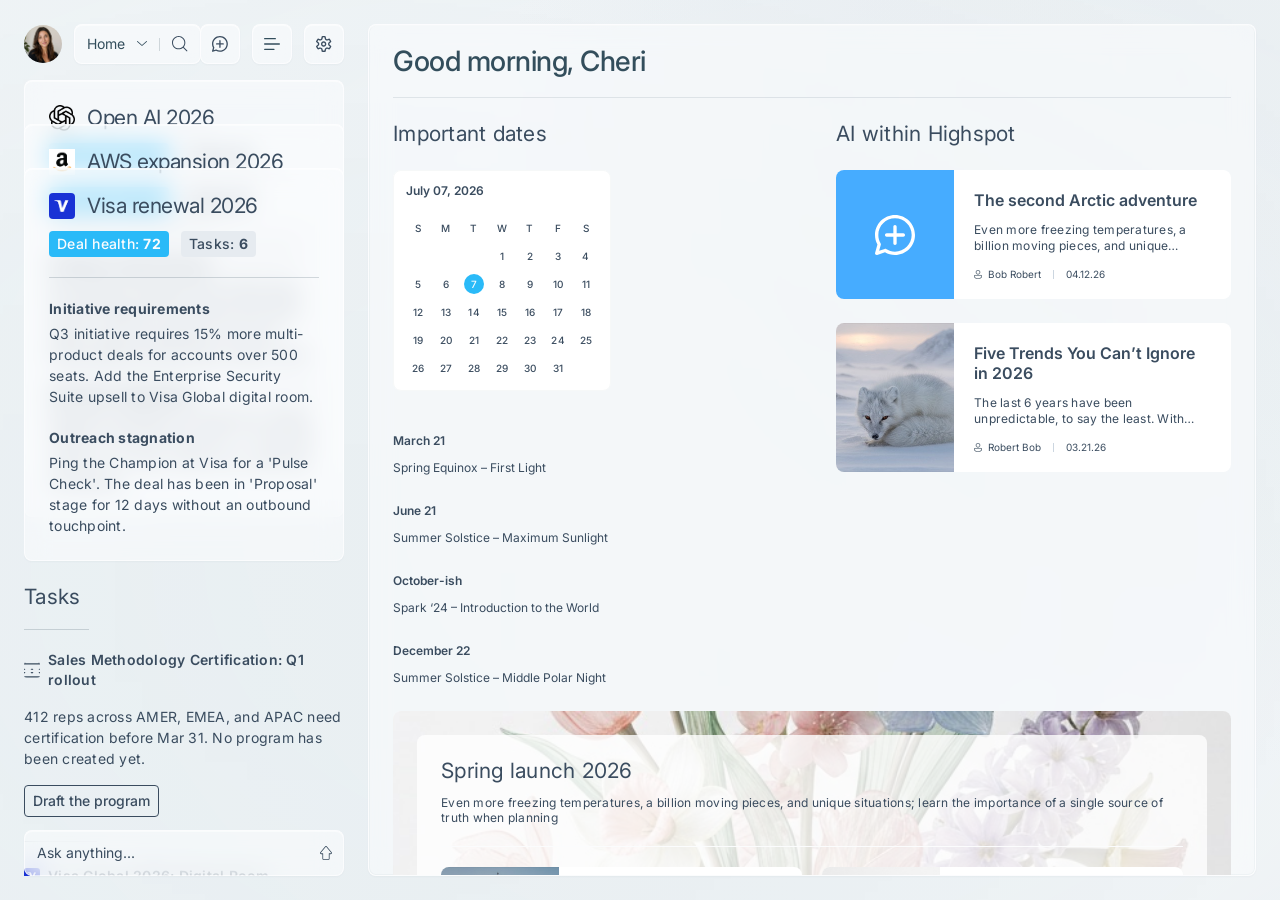
==== commit c4c583e6: "Refine workspace home typography and launch article layout. Align text-box trimming, header padding," ====
--- a/index.html
+++ b/index.html
@@ -154,7 +154,7 @@
                 <p class="launch-feature-desc">Even more freezing temperatures, a billion moving pieces, and unique situations; learn the importance of a single source of truth when planning</p>
               </div>
               <div class="launch-feature-divider"></div>
-              <div class="workspace-home-columns">
+              <div class="launch-articles">
                 <article class="content-card">
                   <div class="content-card-thumb">
                     <img src="assets/home-launch-space-needle.jpg" alt="The Space Needle at sunset framed by glass flowers" />
--- a/styles.css
+++ b/styles.css
@@ -1763,10 +1763,9 @@
   flex-shrink: 0;
 }
 
-/* The greeting and the inset rule above it share the content's 24px left edge. */
+/* The greeting shares the content's 24px inset and sits 24px above the rule. */
 #workspace-default-view .content-pane-header-workspace {
-  padding-right: var(--space-xl);
-  padding-left: var(--space-xl);
+  padding: var(--space-xl);
 }
 
 .workspace-home-columns {
@@ -1869,6 +1868,14 @@
   line-height: 1.5;
 }
 
+/* Cap-trim the labels like the comp so each date group is ~27px and the list
+   fits beside the calendar instead of overrunning it. */
+.important-date strong,
+.important-date span {
+  text-box-trim: trim-both;
+  text-box-edge: cap alphabetic;
+}
+
 /* Content cards: a fixed thumbnail beside title, description, and metadata.
    Shared by the AI, launch, and strategy memo rows. */
 .content-card-list {
@@ -1923,7 +1930,6 @@
   display: flex;
   flex: 1;
   flex-direction: column;
-  justify-content: space-between;
   gap: var(--space-md);
   min-width: 0;
   padding: var(--space-lg);
@@ -1936,20 +1942,25 @@
   min-width: 0;
 }
 
+/* Trim the line-box leading to cap height, matching the comp's text-box-trim,
+   so titles and descriptions occupy the same compact height inside 112px. */
 .content-card-title,
 .content-card-desc {
   display: -webkit-box;
   -webkit-box-orient: vertical;
+  overflow: hidden;
+  text-box-trim: trim-both;
+  text-box-edge: cap text;
+}
+
+.content-card-title {
   -webkit-line-clamp: 3;
-  overflow: hidden;
-}
-
-.content-card-title {
   font-size: var(--text-md);
   letter-spacing: 0;
 }
 
 .content-card-desc {
+  -webkit-line-clamp: 2;
   font-size: var(--text-xs);
   line-height: 1.3;
 }
@@ -1960,7 +1971,7 @@
   gap: var(--space-sm);
   color: var(--text-secondary);
   font-size: var(--size-10);
-  line-height: var(--line-height-md);
+  line-height: var(--line-height-tight);
   white-space: nowrap;
 }
 
@@ -1997,17 +2008,16 @@
   position: relative;
   padding: var(--space-xl);
   border-radius: var(--radius-sm);
-  background: linear-gradient(180deg, var(--background-base) 16%, #c5eef3 141%);
+  background: var(--background-base);
   overflow: hidden;
 }
 
+/* The flower hero spans the full section in the comp, so cover the whole
+   surface rather than only the top; otherwise a cyan band shows below it. */
 .launch-feature::before {
   content: '';
   position: absolute;
-  top: 0;
-  right: 0;
-  left: 0;
-  height: 288px;
+  inset: 0;
   background: url('assets/home-launch-hero.jpg') center / cover no-repeat;
 }
 
@@ -2035,6 +2045,19 @@
 .launch-feature-divider {
   height: 1px;
   background: var(--background-base);
+}
+
+/* Launch articles sit closer together than the top-level 48px columns. */
+.launch-articles {
+  display: grid;
+  grid-template-columns: repeat(2, minmax(0, 1fr));
+  gap: var(--space-lg);
+}
+
+@container workspace-home (max-width: 760px) {
+  .launch-articles {
+    grid-template-columns: minmax(0, 1fr);
+  }
 }
 
 /* ======================================
